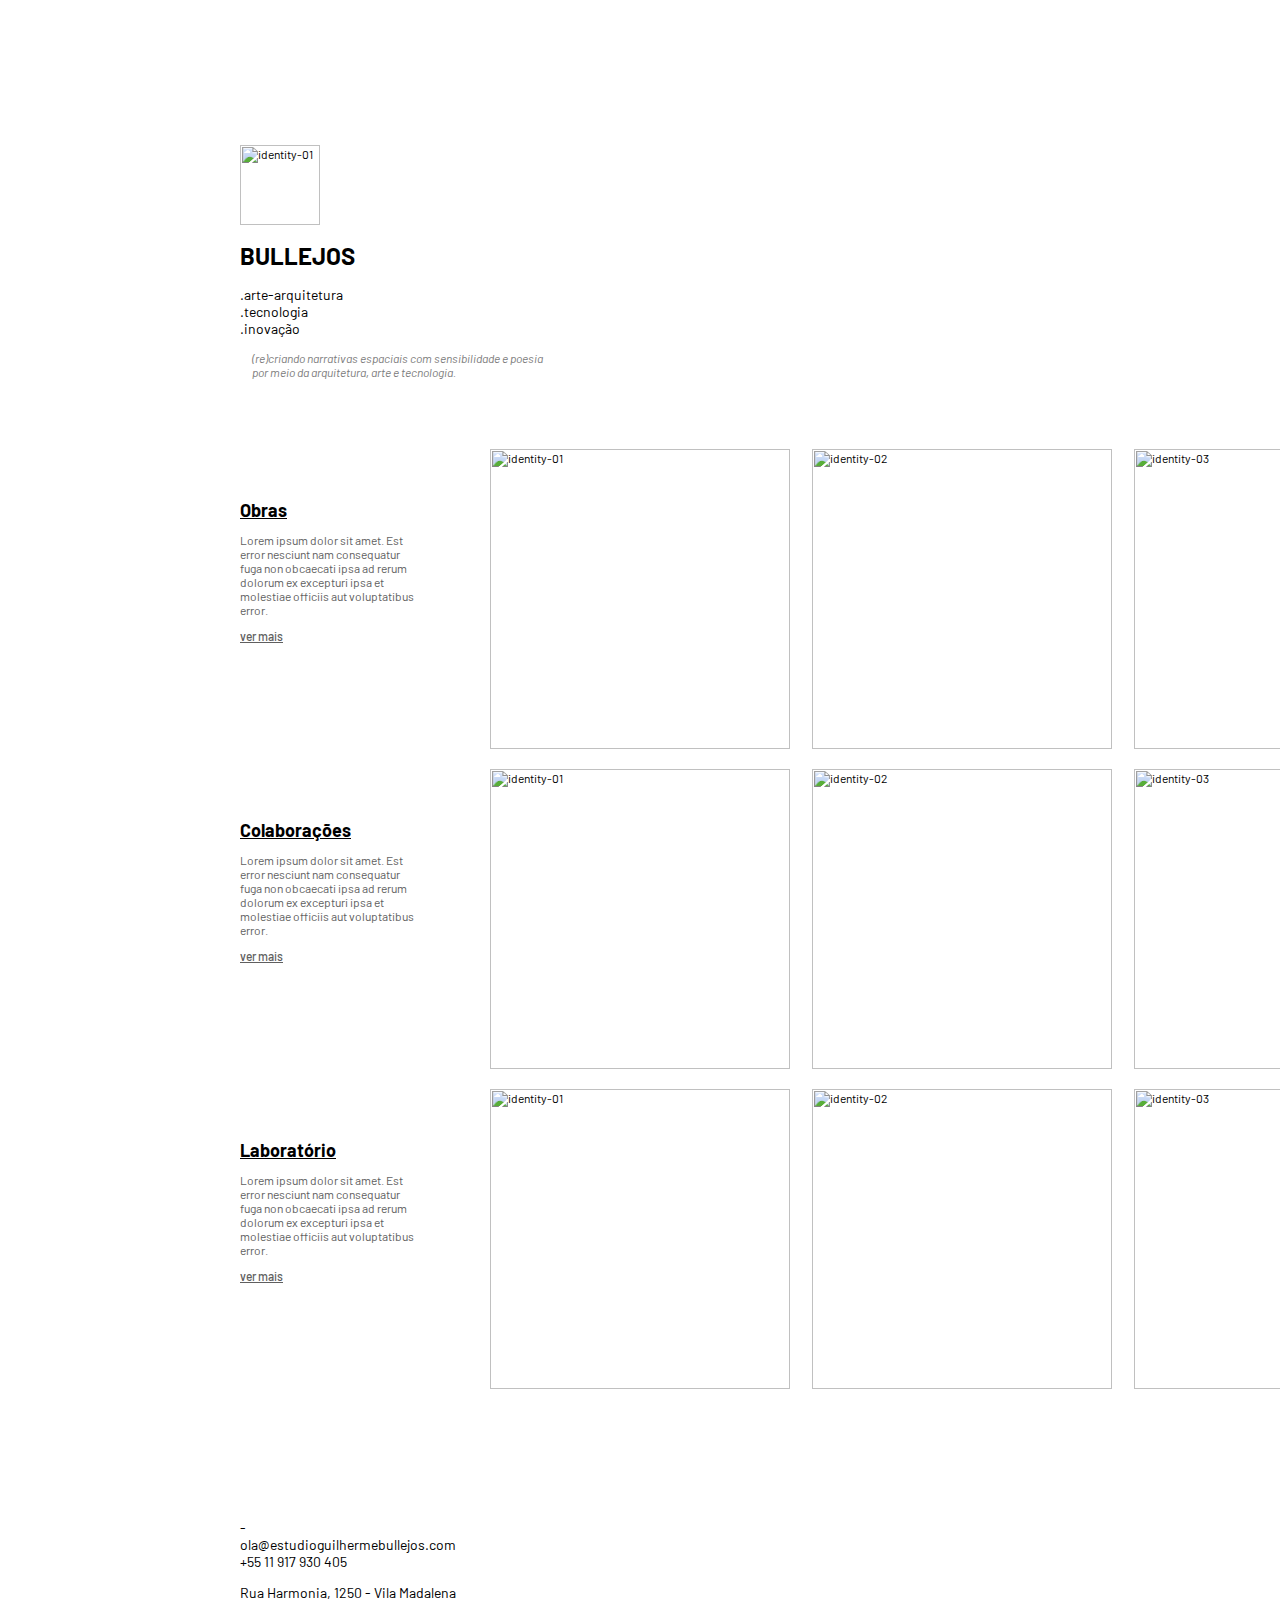
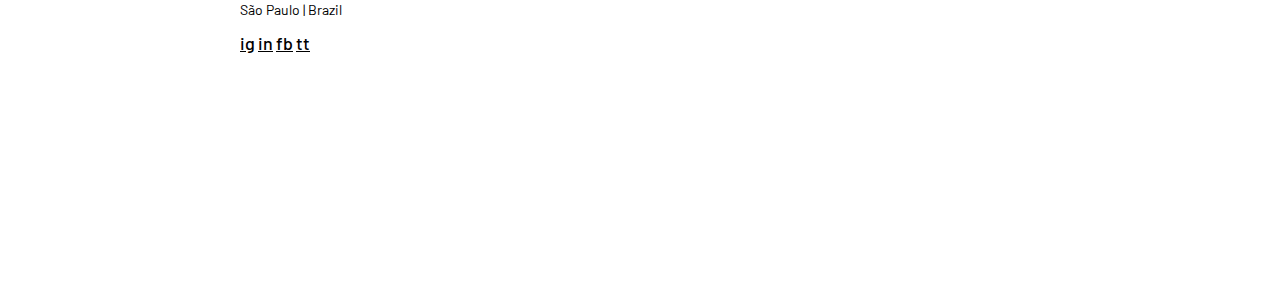
==== index.html @ b76e241a "Mudanças 01" ====
<html>
  <head>
    <title>estúdio guilherme bullejos</title>
    <link rel="icon" href="image/digital.png" type="image/x-icon">
    <meta charset="UTF-8" >
    <link href="https://fonts.googleapis.com/css2?family=Barlow:wght@100;200;300;400;500;600;700;800;900&display=swap" rel="stylesheet">
    <link rel="stylesheet" type="text/css" href="css/styles.css" />
  </head>

  <body>   
    <header>
        <img class="digital" src="image/digital.png" alt="identity-01" >
        <h1>
            BULLEJOS
        </h1>
        <p>.arte-arquitetura
            <br>.tecnologia
            <br>.inovação
        </p>
        <p class="description"><em>(re)criando narrativas espaciais com sensibilidade e poesia <br>
                                     por meio da arquitetura, arte e tecnologia.</em></p>
    </header>
    <section>
        <div class="box">
            <div class="container-description">
                <a href="arquitetura.html" class ="work-title">Obras</a>
                <p class="work-description">Lorem ipsum dolor sit amet. Est error nesciunt nam consequatur fuga non obcaecati ipsa ad rerum dolorum ex excepturi ipsa et molestiae officiis aut voluptatibus error.</p> 
                <a href="arquiteturaeinteriores.html" class ="work-description">ver mais</a> 
            </div>
            <div class = "scroll-container">   
                <img src="image/models-identity/identity1.jpg" alt="identity-01">
                <img src="image/models-identity/identity2.jpg" alt="identity-02">
                <img src="image/models-identity/identity3.jpg" alt="identity-03">
                <img src="image/models-identity/identity4.jpg" alt="identity-04">
                <img src="image/models-identity/identity5.jpg" alt="identity-05">
            </div>
        </div>
        <div class="box">
            <div class="container-description">
                <a href="identidade.html" class ="work-title">Colaborações</a>
                <p class="work-description">Lorem ipsum dolor sit amet. Est error nesciunt nam consequatur fuga non obcaecati ipsa ad rerum dolorum ex excepturi ipsa et molestiae officiis aut voluptatibus error.</p>
                <a href="identidade.html" class ="work-description">ver mais</a> 
            </div>
            <div class = "scroll-container">   
                <img src="image/models-identity/identity1.jpg" alt="identity-01">
                <img src="image/models-identity/identity2.jpg" alt="identity-02">
                <img src="image/models-identity/identity3.jpg" alt="identity-03">
                <img src="image/models-identity/identity4.jpg" alt="identity-04">
                <img src="image/models-identity/identity5.jpg" alt="identity-05">
            </div>
        </div>
        <div class="box">
            <div class="container-description">
                <a href="identidade.html" class ="work-title">Laboratório</a>
                <p class="work-description">Lorem ipsum dolor sit amet. Est error nesciunt nam consequatur fuga non obcaecati ipsa ad rerum dolorum ex excepturi ipsa et molestiae officiis aut voluptatibus error.</p> 
                <a href="identidade.html" class ="work-description">ver mais</a> 
            </div>
            <div class = "scroll-container">   
                <img src="image/models-identity/identity1.jpg" alt="identity-01">
                <img src="image/models-identity/identity2.jpg" alt="identity-02">
                <img src="image/models-identity/identity3.jpg" alt="identity-03">
                <img src="image/models-identity/identity4.jpg" alt="identity-04">
                <img src="image/models-identity/identity5.jpg" alt="identity-05">
            </div>
        </div>
    </section>

  </body>
  
  <footer>
    <p> - <br>
        ola@estudioguilhermebullejos.com
        <br>+55 11 917 930 405</p>
        <p>
            Rua Harmonia, 1250 - Vila Madalena<br>
            São Paulo | Brazil</p>
    <p> <a href="https://www.instagram.com/guibullejos/?hl=pt-br" title="visit my instragram page.">ig</a>
        <a href="https://www.linkedin.com/in/guilherme-bullejos/" title="visit my linkedin page.">in</a>
        <a href="https://www.facebook.com/guilherme.miguel.98" title="visit my facebook page.">fb</a>
        <a href="https://twitter.com/GBullejos" title="visit my twitter page.">tt</a></p>
  </footer>
</html>
---- css/styles.css ----
/* Small devices (portrait tablets and large phones, 600px and up)*/ 
/*@media only screen and (min-width: 600px){
  a {
    font-family: Barlow;
    font-style: normal;
    font-weight: 500;
    font-size: 30px;
    line-height: normal;
    color: #000000;
  }
  
  body {
    margin: 200px;
    font-family: Barlow;
    font-style: normal;
    font-weight: 400;
    font-size: 24px;
    line-height: normal;
  }
  
  h1 {
    font-family: Barlow;
    font-style: normal;
    font-weight: 500;
    font-size: 42px;
    color: #000000;
    line-height: normal;
  }
  
  h2 {
    color: #000000;
    font-family: Barlow;
    font-style: normal;
    font-weight: 400;
    font-size: 36px;
    line-height: normal;
    background-color: #FFFFFF;
  }
  
  p{
    font-family: Barlow;
    font-style: normal;
    font-weight: 400;
    font-size: 24px;
    line-height: normal;
  }
  
  .digital{
    margin-left: 15px;
    margin-top:25px;
    width:80px;
  }

  .icon {
    margin-left: 25px;
    margin-top: 25px;
    width: 500px;
  }
  .slide {
    width: 100vw;
    height: 100%;
    border: 0.1px solid #FFFFFF;
    padding: 25px;
  }

  .profile {
    background-color: #FFFFFF;
    width: 100%;
    min-width: 250px;
  }
  
  .header-sc {
    color: #FFFFFF;
    margin-top: 25px;
    margin-left: 10px;
    font-family: Barlow;
    font-style: normal;
    font-weight: 400;
    font-size: 36px;
    line-height: normal;
  }
  .works-sc {
    margin: 10px;
    background-color: #000000;
    width: auto;
  }
  .text-sc {
    margin-top: 10px;
    color: #FFFFFF;
    font-family: Barlow;
    font-style: normal;
    font-weight: 200;
    font-size: 24px;
    line-height: normal;
  }
  
  .header-works {
    color: #000000;
    margin-top: 25px;
    margin-left: 10px;
    font-family: Barlow;
    font-style: normal;
    font-weight: 400;
    font-size: 36px;
    line-height: normal;
  }
  .works-done {
    margin: 10px;
    background-color: #FFFFFF;
    width: auto;
  }
  
  .text-works {
    margin-top: 10px;
    color: #00000;
    font-family: Barlow;
    font-style: normal;
    font-weight: 200;
    font-size: 24px;
    line-height: normal;
  }
  
  .a-text {
    font-family: Barlow;
    font-style: normal;
    font-weight: 200;
    font-size: 24px;
    line-height: normal;
    color: #000000;
  }
  .a-text-sc {
    font-family: Barlow;
    font-style: normal;
    font-weight: 200;
    font-size: 24px;
    line-height: normal;
    color: #FFFFFF;
  }

  
  .row {
    display: flex;
    flex-wrap: no-wrap;
    padding: 0 4px;
  }
  
  /* Create four equal columns that sits next to each other */
  /*.column {
    width: 50vw;
    padding: 0 5px;
    margin: 2.5px;
  }
  
  .column img {
    margin-top: 15px;
    vertical-align: middle;
    width: 100%;
  }
  .backbutton{
    font-family: Barlow;
    font-style: normal;
    font-weight: 500;
    font-size: 24px;
    line-height: normal;
    color: #000000;
    margin:25px;
    justify-content: end;
  }
}*/


/* Large devices (laptops/desktops, 992px and up)*/
/*@media only screen and (min-width: 992px){*/
a {
  font-family: "Barlow", sans-serif;
  font-style: normal;
  font-weight: 500;
  font-size: 18px;
  line-height: normal;
  color: #000000;
}

body {
  margin: 120px 0 0 0;
  font-family: "Barlow", sans-serif;
  font-style: normal;
  font-weight: 400;
  font-size: 12px;
  line-height: normal;
}

h1 {
  font-family: "Barlow", sans-serif;
  font-style: normal;
  font-weight: bold;
  font-size: 24px;
  color: #000000;
  line-height: normal;
}

h2 {
  color: #000000;
  margin-top: 25px;
  font-family: "Barlow", sans-serif;
  font-style: normal;
  font-weight: 400;
  font-size: 18px;
  line-height: normal;
  background-color: #FFFFFF;
}

h3 {
  padding-top: 60px;
  color: #000000;
  font-style: normal;
  font-weight: bold;
  font-family: "Barlow", sans-serif;
  font-size: 18px;
}

header {
  margin: 0 0 60px 240px;
}

footer{
  margin: 120px 0 240px 240px;
}

img {
  width: 300px;
}

p{
  font-family: "Barlow", sans-serif;
  font-style: normal;
  font-weight: 400;
  font-size: 14px;
  line-height: normal;
}

section{
  background-color: #11111;
}

.a-text {
  font-family: "Barlow", sans-serif;
  font-style: normal;
  font-weight: 100;
  font-size: 12px;
  line-height: normal;
  color: #000000;
}
.a-text-sc {
  font-family: "Barlow", sans-serif;
  font-style: normal;
  font-weight: 100;
  font-size: 12px;
  line-height: normal;
  color: #FFFFFF;
}

/*.box {
  border: 1px;
  border-style: solid;
}*/

.container-description{
  padding-top: 60px;
  position: absolute;
  z-index: 1;
  max-width: 180px;
  margin-left: 240px

}

.digital{

  margin-top:25px;
  width:80px;
}

.description{
  font-family: "Barlow", San-serif;
  font-style: italic;
  font-size: 12px;
  line-height: normal;
  color: #7b7b7b;
  margin-left: 12px;
}

.header-sc {
  color: #FFFFFF;
  margin-top: 25px;
  margin-left: 10px;
  font-family: "Barlow", sans-serif;
  font-style: normal;
  font-weight: 400;
  font-size: 18px;
  line-height: normal;
}

.header-works {
  color: #000000;
  margin-top: 25px;
  margin-left: 10px;
  font-family: "Barlow", sans-serif;
  font-style: normal;
  font-weight: 400;
  font-size: 18px;
  line-height: normal;
}

.icon {
  margin-left: 25px;
  margin-top: 25px;
  width: 500px;
}

.profile {
  background-color: #FFFFFF;
  width: 30vw;
  min-width: 250px;
}

.slide {
  width: 100vw;
  height: 100vh;
  border: 0.1px solid #FFFFFF;
}

.theme-pages{
  margin: 0 0 60px 240px;
}

.text-works {
  margin-top: 10px;
  color: #00000;
  font-family: "Barlow", sans-serif;
  font-style: normal;
  font-weight: 100;
  font-size: 12px;
  line-height: normal;
}

.work {
  border-style: solid;
  display: inline-flex;
  height: 300px;
  gap: 10px;
  padding: 0px 0px 0px 300px;
}

.work-title {
  color: #000000;
  font-style: normal;
  font-weight: bold;
  font-family: "Barlow", sans-serif;
  font-size: 18px;
}

.work-description {
  color: #5f5f5f;
  font-style: oblique;
  font-style: normal;
  font-family: "Barlow", sans-serif;
  font-size: 12px;
}

.works-done {
  margin: 10px;
  background-color: #FFFFFF;
  width: auto;
}

.wrapper {
  width: 100vh;
  height: 100vw;
  transform: rotate(-90deg) translateX(-100vh);
  transform-origin: top left;
  overflow-y: scroll;
  overflow-x: hidden;
  position: absolute;
  -ms-overflow-style: none;
}

#works {
  display: inline-flex;
  border-style: solid;
  height: 300px;
  gap: 10px;
  padding: 0px 0px 0px 300px;

}

div.scroll-container {
  overflow: auto;
  white-space: nowrap;
  padding: 0px 0px 0px 480px;
  gap: 10px;
}

div.scroll-container img {
  padding: 10px;
  width: 300px;
}

::-webkit-scrollbar {
  display: none;
}

.row {
  display: flex;
  flex-wrap: no-wrap;
  padding: 0 4px;
}

/* Create four equal columns that sits next to each other*/
.column {
  width: 10vw;
  padding: 0 5px;
  margin: 2.5px;
}

.column img {
  margin-top: 15px;
  vertical-align: middle;
  width: 100%;
}
.backbutton{
  font-family: Barlow;
  font-style: normal;
  font-weight: 500;
  font-size: 18px;
  line-height: normal;
  color: #000000;
  margin:25px;
  justify-content: end;
}
/*scrollbar*/
::-webkit-scrollbar-track
{
	-webkit-box-shadow: inset 0 0 5px rgba(255, 255, 255, 0.3);
	background-color: #FFFFFF;
}
::-webkit-scrollbar
{
	width: 5px;
	background-color: #FFFFFF;
}
::-webkit-scrollbar-thumb
{
	background-color: #252525;
}

}
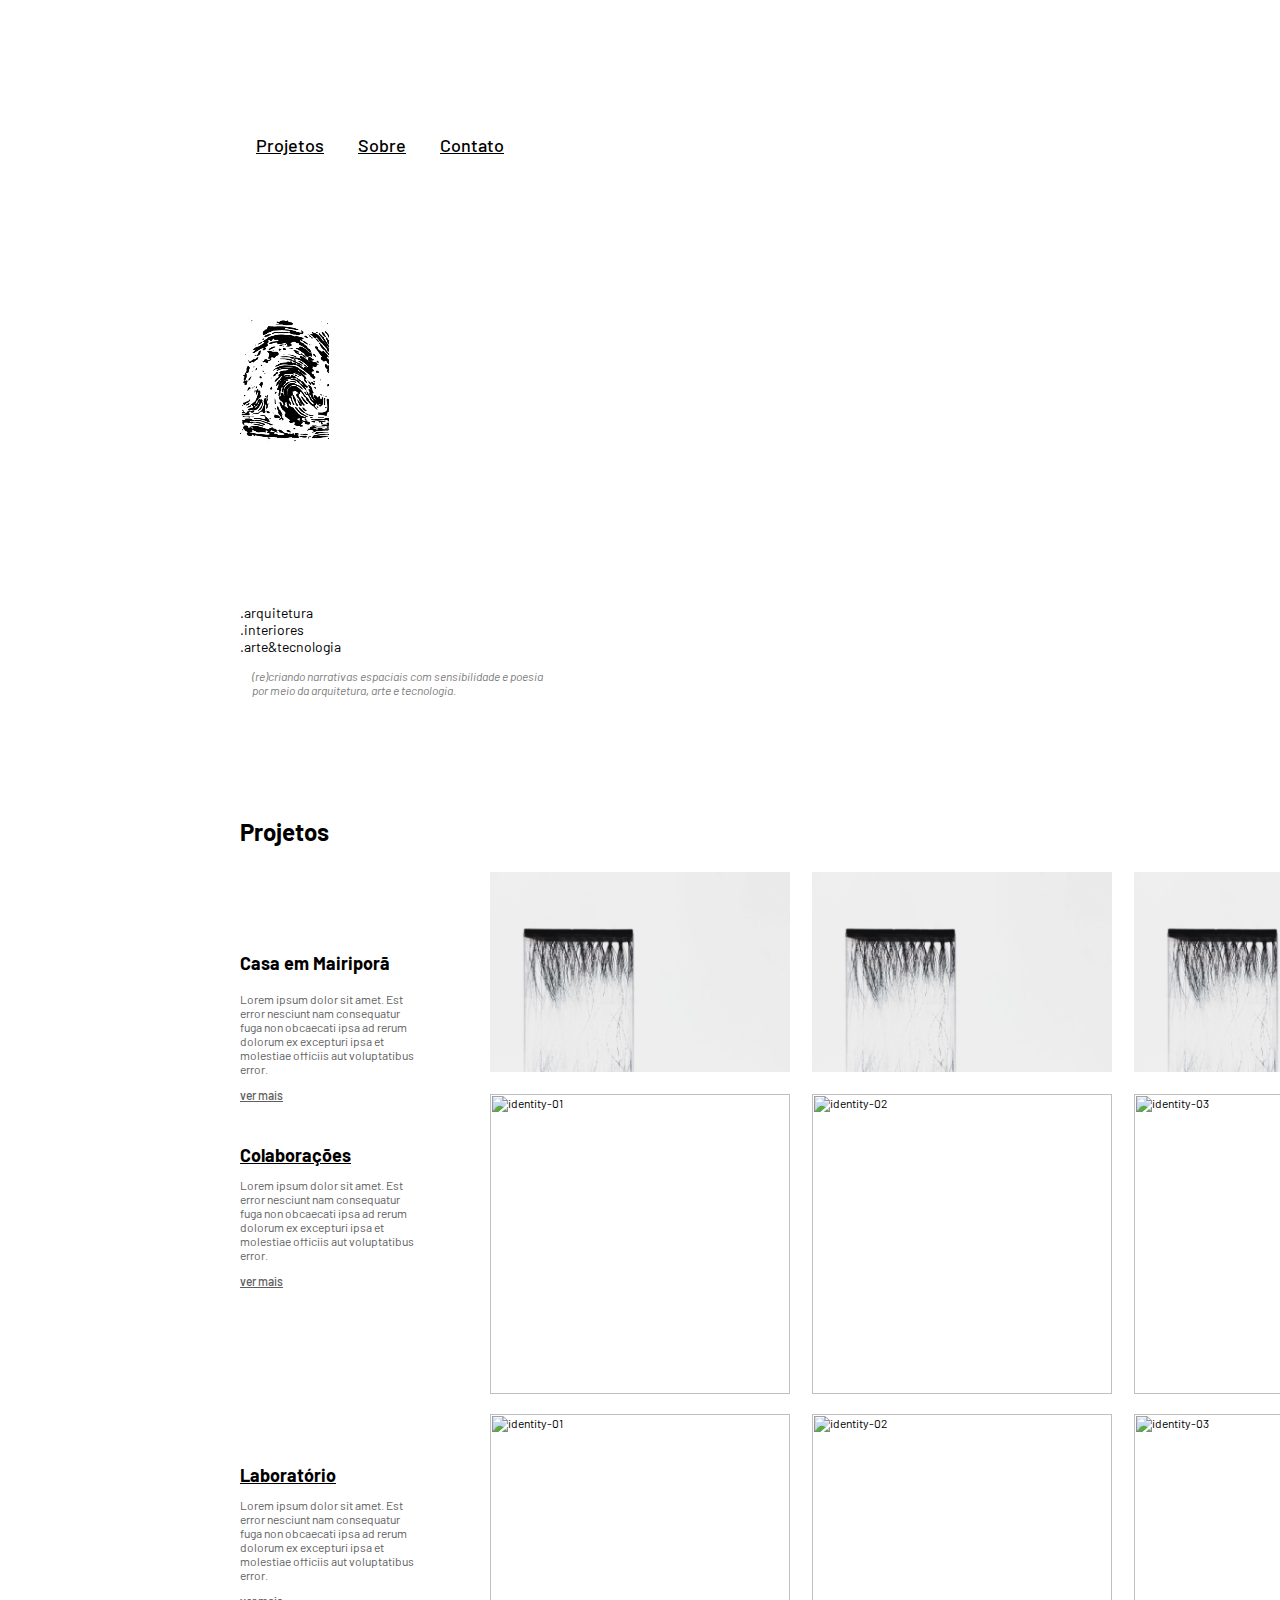
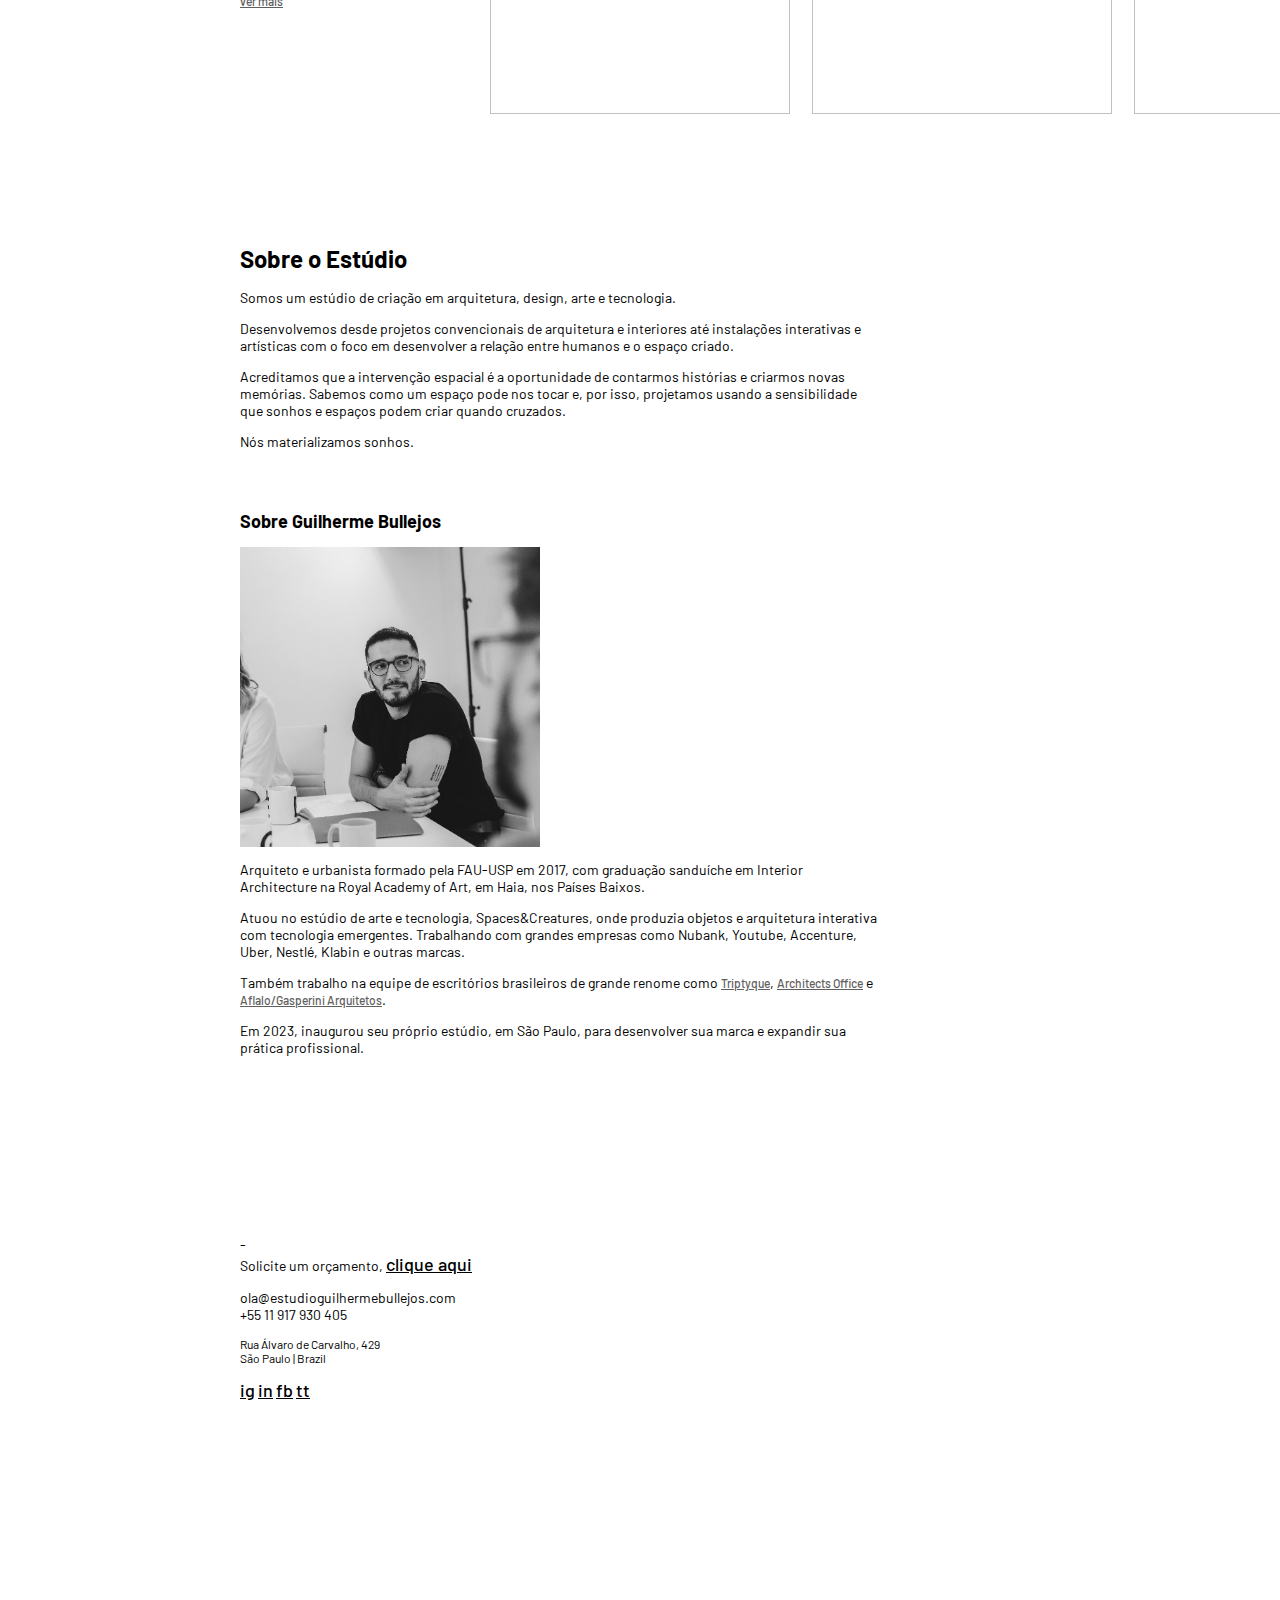
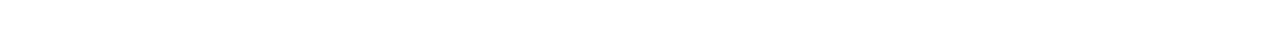
==== commit 3653661b: "Ajustes feitos" ====
--- a/index.html
+++ b/index.html
@@ -1,7 +1,7 @@
 <html>
   <head>
     <title>estúdio guilherme bullejos</title>
-    <link rel="icon" href="image/digital.png" type="image/x-icon">
+    <link rel="icon" href="image/favicon.ico" type="image/x-icon">
     <meta charset="UTF-8" >
     <link href="https://fonts.googleapis.com/css2?family=Barlow:wght@100;200;300;400;500;600;700;800;900&display=swap" rel="stylesheet">
     <link rel="stylesheet" type="text/css" href="css/styles.css" />
@@ -9,30 +9,33 @@
 
   <body>   
     <header>
-        <img class="digital" src="image/digital.png" alt="identity-01" >
-        <h1>
-            BULLEJOS
-        </h1>
-        <p>.arte-arquitetura
-            <br>.tecnologia
-            <br>.inovação
+        <nav>
+            <a href="#Projetos">Projetos</a>
+            <a href="#Sobre">Sobre</a>
+            <a href="#Contato">Contato</a>
+        </nav>
+        <video src="image/logo/header_site.mp4" autoplay loop playsinline muted width="420" ></video>
+        <p>.arquitetura
+            <br>.interiores
+            <br>.arte&tecnologia
         </p>
         <p class="description"><em>(re)criando narrativas espaciais com sensibilidade e poesia <br>
                                      por meio da arquitetura, arte e tecnologia.</em></p>
     </header>
-    <section>
+    <section id="Projetos">
         <div class="box">
+            <h1>Projetos</h1>
             <div class="container-description">
-                <a href="arquitetura.html" class ="work-title">Obras</a>
+                <h3 class ="work-title">Casa em Mairiporã</h3>
                 <p class="work-description">Lorem ipsum dolor sit amet. Est error nesciunt nam consequatur fuga non obcaecati ipsa ad rerum dolorum ex excepturi ipsa et molestiae officiis aut voluptatibus error.</p> 
                 <a href="arquiteturaeinteriores.html" class ="work-description">ver mais</a> 
             </div>
             <div class = "scroll-container">   
-                <img src="image/models-identity/identity1.jpg" alt="identity-01">
-                <img src="image/models-identity/identity2.jpg" alt="identity-02">
-                <img src="image/models-identity/identity3.jpg" alt="identity-03">
-                <img src="image/models-identity/identity4.jpg" alt="identity-04">
-                <img src="image/models-identity/identity5.jpg" alt="identity-05">
+                <img src="image\Projetos\Teste.jpg" alt="identity-01">
+                <img src="image\Projetos\Teste.jpg" alt="identity-01">
+                <img src="image\Projetos\Teste.jpg" alt="identity-01">
+                <img src="image\Projetos\Teste.jpg" alt="identity-01">
+                <img src="image\Projetos\Teste.jpg" alt="identity-01">
             </div>
         </div>
         <div class="box">
@@ -64,15 +67,33 @@
             </div>
         </div>
     </section>
+    <section id="Sobre">
+        <h1>Sobre o Estúdio</h1>
+        <div class="container-sobre">
+            <p>Somos um estúdio de criação em arquitetura, design, arte e tecnologia.</p>
+            <p>Desenvolvemos desde projetos convencionais de arquitetura e interiores até instalações interativas e artísticas com o foco em desenvolver a relação entre humanos e o espaço criado.</p>
+            <p>Acreditamos que a intervenção espacial é a oportunidade de contarmos histórias e criarmos novas memórias. Sabemos como um espaço pode nos tocar e, por isso, projetamos usando a sensibilidade que sonhos e espaços podem criar quando cruzados.</p>
+            <p>Nós materializamos sonhos.</p>
+        </div>
+        <h2>Sobre Guilherme Bullejos</h2>
+        <div class="container-sobre">
+            <img src="image\Arquiteto-GuilhermeBullejos.jpg" alt="ArquitetoGuilhermeBullejos">
+            <p>Arquiteto e urbanista formado pela FAU-USP em 2017, com graduação sanduíche em Interior Architecture na Royal Academy of Art, em Haia, nos Países Baixos.</p>
+            <p>Atuou no estúdio de arte e tecnologia, Spaces&Creatures, onde produzia objetos e arquitetura interativa com tecnologia emergentes. Trabalhando com grandes empresas como Nubank, Youtube, Accenture, Uber, Nestlé, Klabin e outras marcas.</p>
+            <p>Também trabalho na equipe de escritórios brasileiros de grande renome como <a href="https://triptyque.com/pt/" class="link-text">Triptyque</a>, <a href="https://www.ao-sp.com/" class="link-text">Architects Office</a> e <a href="https://aflalogasperini.com.br/" class="link-text">Aflalo/Gasperini Arquitetos</a>.</p>
+            <p>Em 2023, inaugurou seu próprio estúdio, em São Paulo, para desenvolver sua marca e expandir sua prática profissional.</p>
+        </div>
+    </section>
 
   </body>
   
-  <footer>
+  <footer id="Contato">
     <p> - <br>
-        ola@estudioguilhermebullejos.com
+        Solicite um orçamento, <a href="https://forms.gle/a9BDopj5vP7MXFoU9">clique aqui</a>
+        <p>ola@estudioguilhermebullejos.com
         <br>+55 11 917 930 405</p>
-        <p>
-            Rua Harmonia, 1250 - Vila Madalena<br>
+    </p>
+            Rua Álvaro de Carvalho, 429<br>
             São Paulo | Brazil</p>
     <p> <a href="https://www.instagram.com/guibullejos/?hl=pt-br" title="visit my instragram page.">ig</a>
         <a href="https://www.linkedin.com/in/guilherme-bullejos/" title="visit my linkedin page.">in</a>
--- a/css/styles.css
+++ b/css/styles.css
@@ -194,23 +194,26 @@
   font-style: normal;
   font-weight: bold;
   font-size: 24px;
+  margin-left: 240px;
+  margin-top: 120px;
   color: #000000;
   line-height: normal;
 }
 
 h2 {
   color: #000000;
-  margin-top: 25px;
-  font-family: "Barlow", sans-serif;
-  font-style: normal;
-  font-weight: 400;
+  margin-top: 60px;
+  margin-left: 240px;
+  font-family: "Barlow", sans-serif;
+  font-style: normal;
+  font-weight: bold;
   font-size: 18px;
   line-height: normal;
   background-color: #FFFFFF;
 }
 
 h3 {
-  padding-top: 60px;
+  margin-top: 30px;
   color: #000000;
   font-style: normal;
   font-weight: bold;
@@ -228,6 +231,13 @@
 
 img {
   width: 300px;
+}
+
+nav a{
+  display: inline-block;
+  color: rgb(0, 0, 0);
+  text-align: right;
+  padding: 14px 16px;
 }
 
 p{
@@ -273,6 +283,19 @@
 
 }
 
+.container-sobre{
+  z-index: 1;
+  max-width: 640;
+  margin-left: 240px
+}
+
+.container-sobre-arquiteto{
+  position: absolute;
+  z-index: 1;
+  max-width: 640;
+  margin-left: 240px
+}
+
 .digital{
 
   margin-top:25px;
@@ -314,6 +337,18 @@
   margin-left: 25px;
   margin-top: 25px;
   width: 500px;
+}
+
+.imagens-projetos {
+  width: 520px;
+}
+
+.link-text{
+  color: #5f5f5f;
+  font-style: oblique;
+  font-style: normal;
+  font-family: "Barlow", sans-serif;
+  font-size: 12px;
 }
 
 .profile {
@@ -392,6 +427,10 @@
 
 }
 
+#Contato {
+  margin-top: 180px;
+}
+
 div.scroll-container {
   overflow: auto;
   white-space: nowrap;
@@ -404,6 +443,7 @@
   width: 300px;
 }
 
+
 ::-webkit-scrollbar {
   display: none;
 }
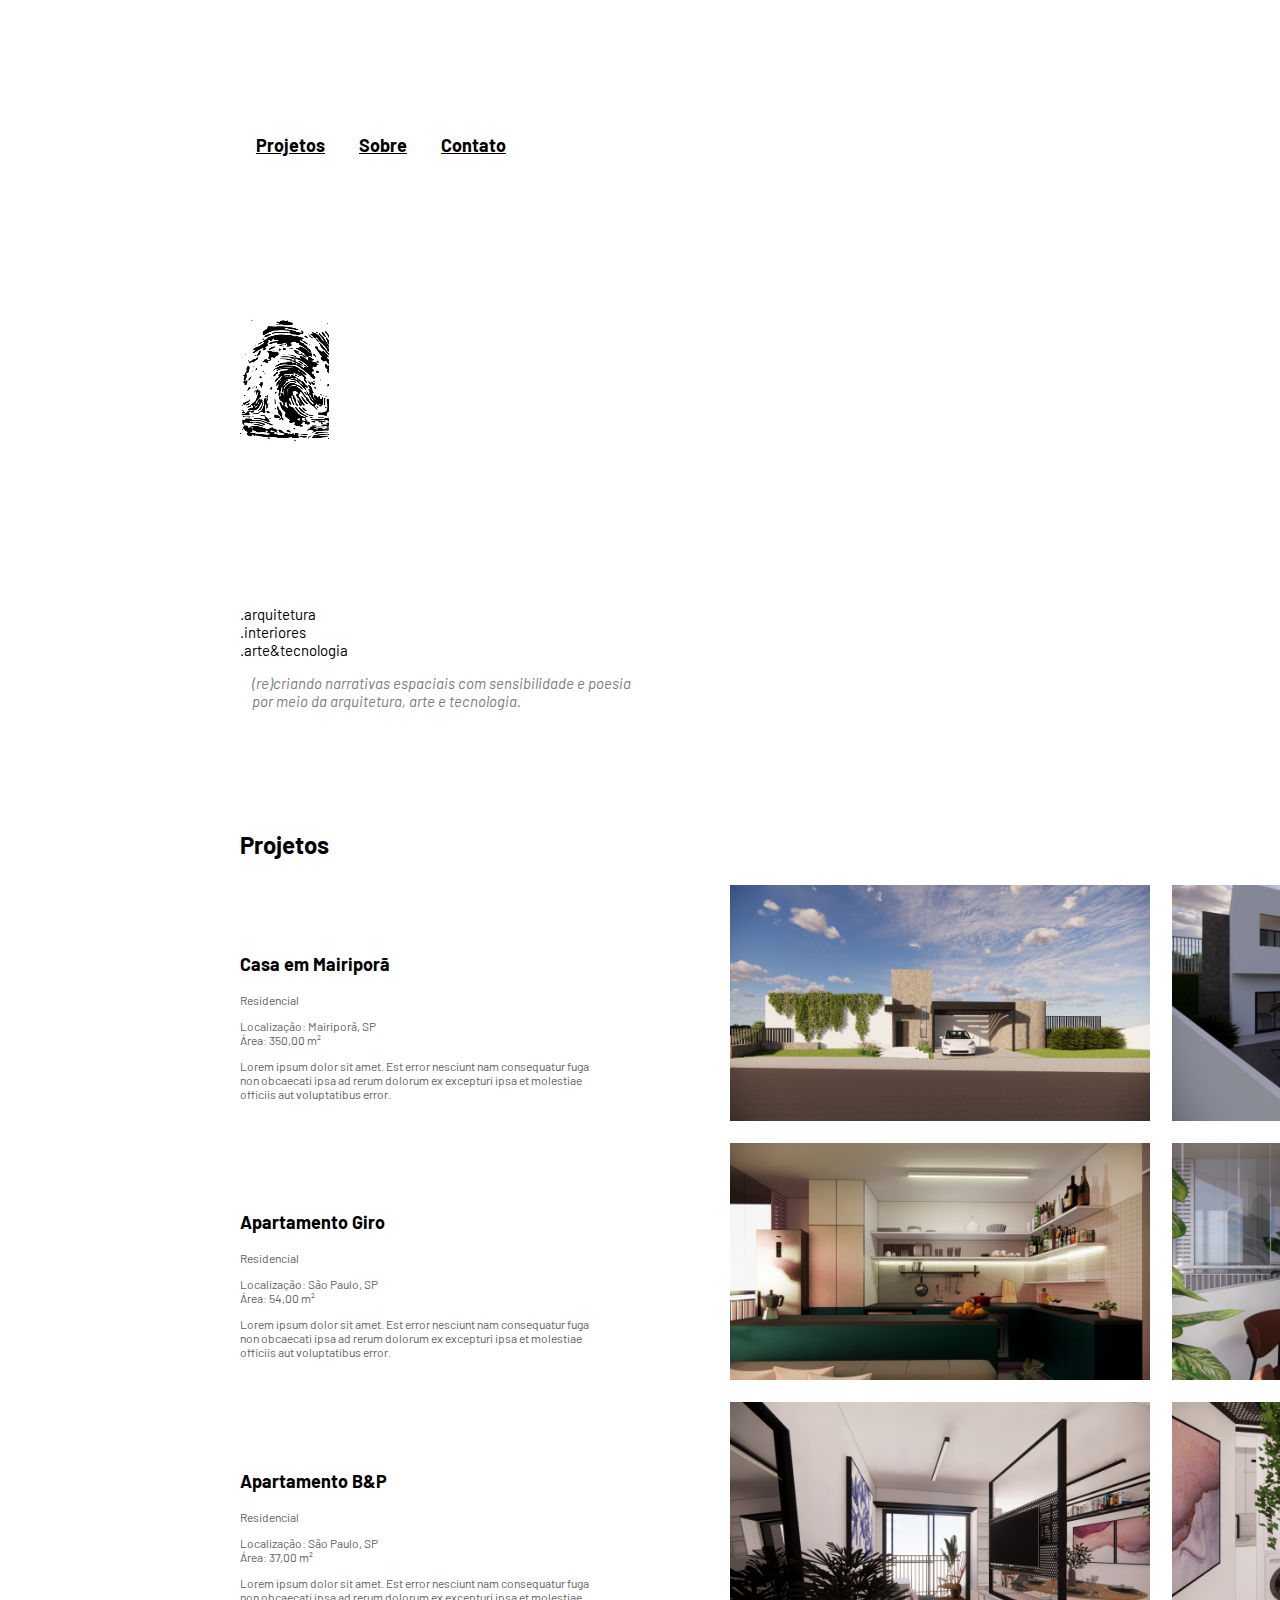
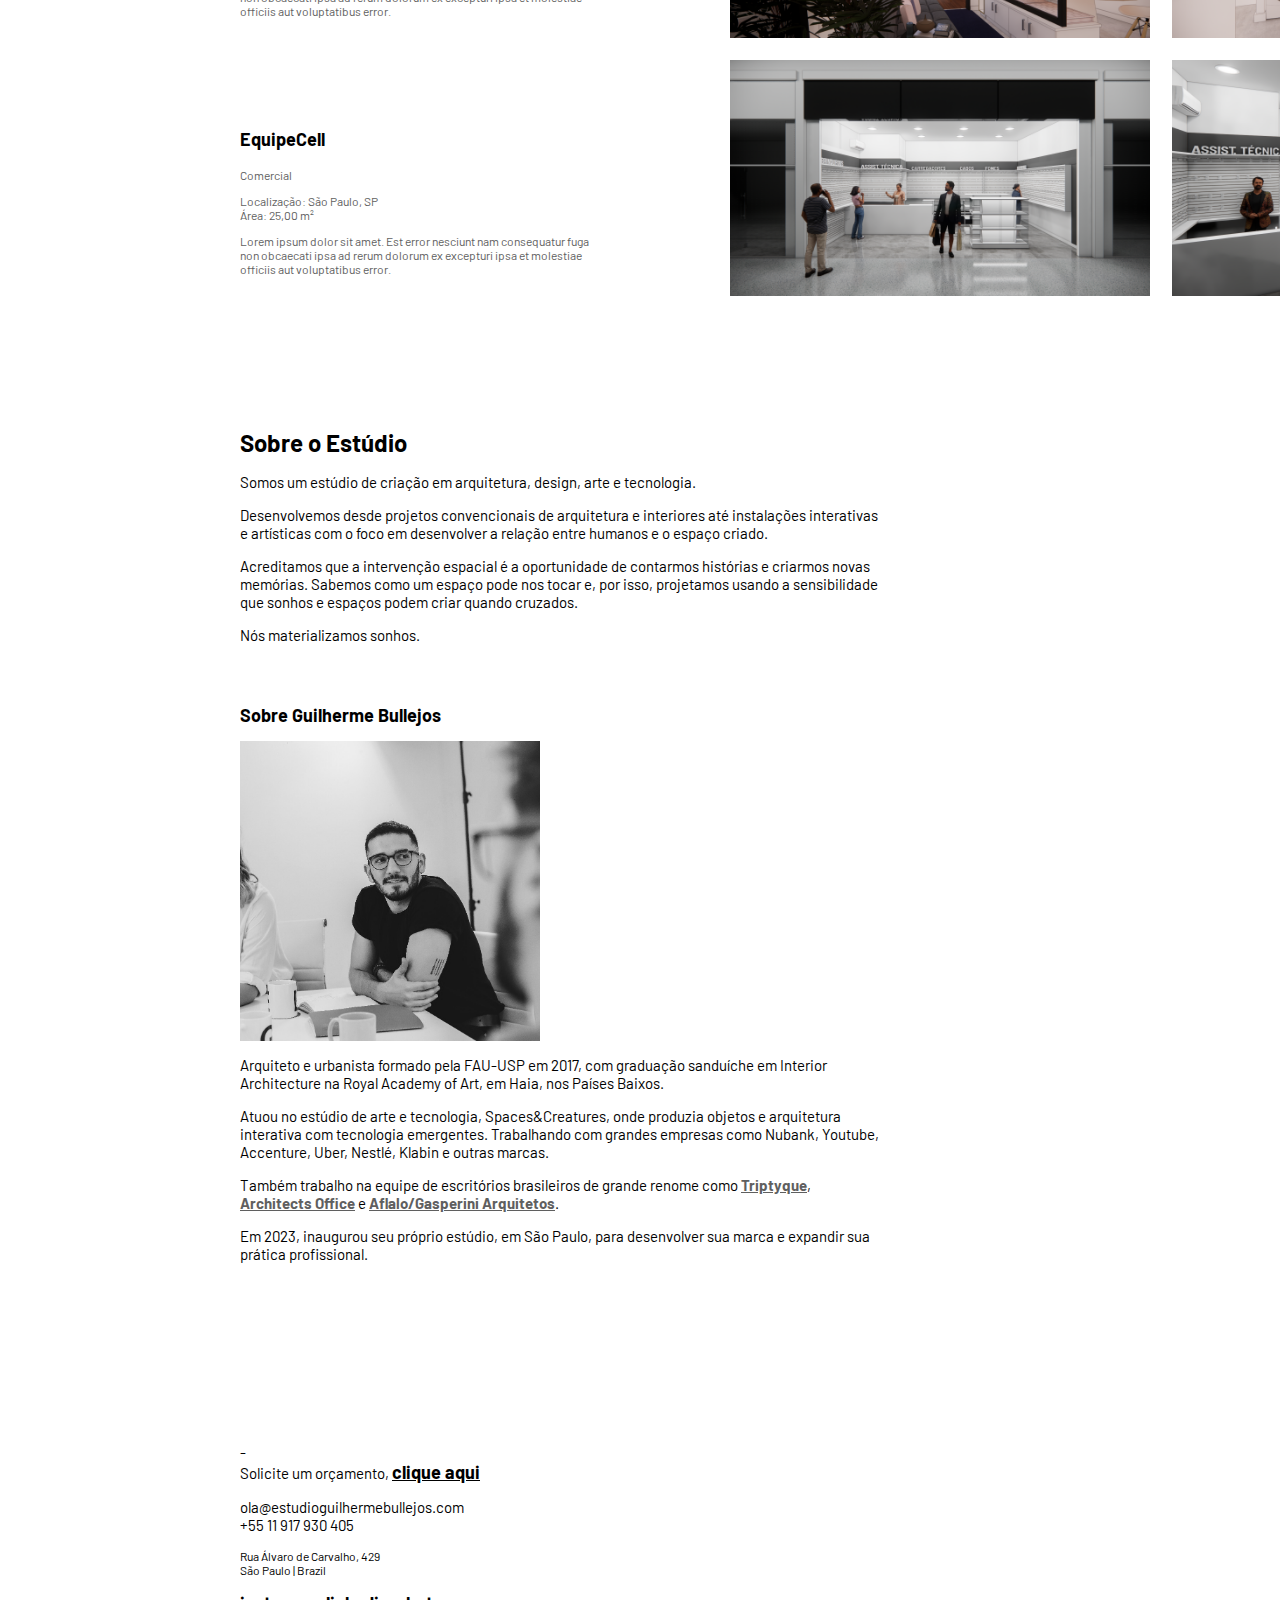
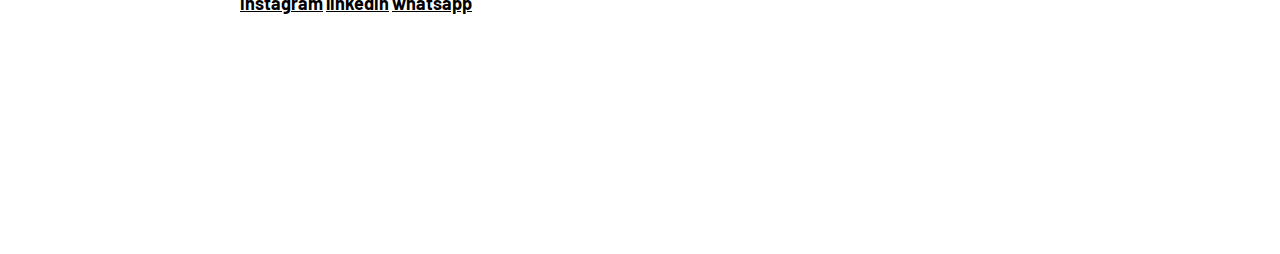
==== commit dd8e3a36: "Personalização do site" ====
--- a/index.html
+++ b/index.html
@@ -9,7 +9,7 @@
 
   <body>   
     <header>
-        <nav>
+        <nav id="Menu">
             <a href="#Projetos">Projetos</a>
             <a href="#Sobre">Sobre</a>
             <a href="#Contato">Contato</a>
@@ -23,50 +23,82 @@
                                      por meio da arquitetura, arte e tecnologia.</em></p>
     </header>
     <section id="Projetos">
+        <h1>Projetos</h1>
         <div class="box">
-            <h1>Projetos</h1>
             <div class="container-description">
-                <h3 class ="work-title">Casa em Mairiporã</h3>
-                <p class="work-description">Lorem ipsum dolor sit amet. Est error nesciunt nam consequatur fuga non obcaecati ipsa ad rerum dolorum ex excepturi ipsa et molestiae officiis aut voluptatibus error.</p> 
-                <a href="arquiteturaeinteriores.html" class ="work-description">ver mais</a> 
+                <p class ="work-title">Casa em Mairiporã</p>
+                <p class="work-description">Residencial</p>
+                <p class="work-description">Localização: Mairiporã, SP
+                <br>Área: 350,00 m²</p>
+                <p class="work-description">Lorem ipsum dolor sit amet. Est error nesciunt nam consequatur fuga non obcaecati ipsa ad rerum dolorum ex excepturi ipsa et molestiae officiis aut voluptatibus error.
+                </p>
             </div>
             <div class = "scroll-container">   
-                <img src="image\Projetos\Teste.jpg" alt="identity-01">
-                <img src="image\Projetos\Teste.jpg" alt="identity-01">
-                <img src="image\Projetos\Teste.jpg" alt="identity-01">
-                <img src="image\Projetos\Teste.jpg" alt="identity-01">
-                <img src="image\Projetos\Teste.jpg" alt="identity-01">
+                <a href="image\Projetos\ResidenciaMairipora\ResidenciaMairipora01.png" target="_blank"><img src="image\Projetos\ResidenciaMairipora\ResidenciaMairipora01.png" alt="ResidenciaMairipora01" ></a>
+                <a href="image\Projetos\ResidenciaMairipora\ResidenciaMairipora02.png" target="_blank"><img src="image\Projetos\ResidenciaMairipora\ResidenciaMairipora02.png" alt="ResidenciaMairipora02" ></a>
+                <a href="image\Projetos\ResidenciaMairipora\ResidenciaMairipora03.png" target="_blank"><img src="image\Projetos\ResidenciaMairipora\ResidenciaMairipora03.png" alt="ResidenciaMairipora03" ></a>
             </div>
         </div>
+
         <div class="box">
             <div class="container-description">
-                <a href="identidade.html" class ="work-title">Colaborações</a>
-                <p class="work-description">Lorem ipsum dolor sit amet. Est error nesciunt nam consequatur fuga non obcaecati ipsa ad rerum dolorum ex excepturi ipsa et molestiae officiis aut voluptatibus error.</p>
-                <a href="identidade.html" class ="work-description">ver mais</a> 
+                <p class ="work-title">Apartamento Giro</p>
+                <p class="work-description">Residencial</p>
+                <p class="work-description">Localização: São Paulo, SP
+                <br>Área: 54,00 m²</p>
+                <p class="work-description">Lorem ipsum dolor sit amet. Est error nesciunt nam consequatur fuga non obcaecati ipsa ad rerum dolorum ex excepturi ipsa et molestiae officiis aut voluptatibus error.
+            </p>
             </div>
             <div class = "scroll-container">   
-                <img src="image/models-identity/identity1.jpg" alt="identity-01">
-                <img src="image/models-identity/identity2.jpg" alt="identity-02">
-                <img src="image/models-identity/identity3.jpg" alt="identity-03">
-                <img src="image/models-identity/identity4.jpg" alt="identity-04">
-                <img src="image/models-identity/identity5.jpg" alt="identity-05">
+                <a href="image\Projetos\ApartamentoGiro\ApartamentoGiro01.png" target="_blank"><img src="image\Projetos\ApartamentoGiro\ApartamentoGiro01.png" alt="ApartamentoGiro01" ></a>
+                <a href="image\Projetos\ApartamentoGiro\ApartamentoGiro02.png" target="_blank"><img src="image\Projetos\ApartamentoGiro\ApartamentoGiro02.png" alt="ApartamentoGiro02" ></a>
+                <a href="image\Projetos\ApartamentoGiro\ApartamentoGiro03.png" target="_blank"><img src="image\Projetos\ApartamentoGiro\ApartamentoGiro03.png" alt="ApartamentoGiro03" ></a>
+                <a href="image\Projetos\ApartamentoGiro\ApartamentoGiro04.png" target="_blank"><img src="image\Projetos\ApartamentoGiro\ApartamentoGiro04.png" alt="ApartamentoGiro04" ></a>
+                <a href="image\Projetos\ApartamentoGiro\ApartamentoGiro05.png" target="_blank"><img src="image\Projetos\ApartamentoGiro\ApartamentoGiro05.png" alt="ApartamentoGiro05" ></a>
+                <a href="image\Projetos\ApartamentoGiro\ApartamentoGiro06.png" target="_blank"><img src="image\Projetos\ApartamentoGiro\ApartamentoGiro06.png" alt="ApartamentoGiro06" ></a>
+                <a href="image\Projetos\ApartamentoGiro\ApartamentoGiro07.png" target="_blank"><img src="image\Projetos\ApartamentoGiro\ApartamentoGiro07.png" alt="ApartamentoGiro07" ></a>
+                <a href="image\Projetos\ApartamentoGiro\ApartamentoGiro08.png" target="_blank"><img src="image\Projetos\ApartamentoGiro\ApartamentoGiro08.png" alt="ApartamentoGiro08" ></a>
+                <a href="image\Projetos\ApartamentoGiro\ApartamentoGiro09.png" target="_blank"><img src="image\Projetos\ApartamentoGiro\ApartamentoGiro09.png" alt="ApartamentoGiro09" ></a>
+        
             </div>
         </div>
+
         <div class="box">
             <div class="container-description">
-                <a href="identidade.html" class ="work-title">Laboratório</a>
-                <p class="work-description">Lorem ipsum dolor sit amet. Est error nesciunt nam consequatur fuga non obcaecati ipsa ad rerum dolorum ex excepturi ipsa et molestiae officiis aut voluptatibus error.</p> 
-                <a href="identidade.html" class ="work-description">ver mais</a> 
+                <p class ="work-title">Apartamento B&P</p>
+                <p class="work-description">Residencial</p>
+                <p class="work-description">Localização: São Paulo, SP
+                    <br>Área: 37,00 m²</p>
+                    <p class="work-description">Lorem ipsum dolor sit amet. Est error nesciunt nam consequatur fuga non obcaecati ipsa ad rerum dolorum ex excepturi ipsa et molestiae officiis aut voluptatibus error.
+                </p>
             </div>
             <div class = "scroll-container">   
-                <img src="image/models-identity/identity1.jpg" alt="identity-01">
-                <img src="image/models-identity/identity2.jpg" alt="identity-02">
-                <img src="image/models-identity/identity3.jpg" alt="identity-03">
-                <img src="image/models-identity/identity4.jpg" alt="identity-04">
-                <img src="image/models-identity/identity5.jpg" alt="identity-05">
+                <a href="image\Projetos\ApartamentoP&B\ApartamentoP&B01.png" target="_blank"><img src="image\Projetos\ApartamentoP&B\ApartamentoP&B01.png" alt="ApartamentoP&B01" ></a>
+                <a href="image\Projetos\ApartamentoP&B\ApartamentoP&B02.png" target="_blank"><img src="image\Projetos\ApartamentoP&B\ApartamentoP&B02.png" alt="ApartamentoP&B02" ></a>
+                <a href="image\Projetos\ApartamentoP&B\ApartamentoP&B03.png" target="_blank"><img src="image\Projetos\ApartamentoP&B\ApartamentoP&B03.png" alt="ApartamentoP&B03" ></a>
+                <a href="image\Projetos\ApartamentoP&B\ApartamentoP&B04.png" target="_blank"><img src="image\Projetos\ApartamentoP&B\ApartamentoP&B04.png" alt="ApartamentoP&B04" ></a>
+            </div>
+        </div>
+
+
+        <div class="box">
+            <div class="container-description">
+                <p class ="work-title">EquipeCell</p>
+                <p class="work-description">Comercial</p>
+                <p class="work-description">Localização: São Paulo, SP
+                    <br>Área: 25,00 m²</p>
+                    <p class="work-description">Lorem ipsum dolor sit amet. Est error nesciunt nam consequatur fuga non obcaecati ipsa ad rerum dolorum ex excepturi ipsa et molestiae officiis aut voluptatibus error.
+                </p>
+            </div>
+            <div class = "scroll-container">   
+                <a href="image\Projetos\EquipeCell\EquipeCell01.png" target="_blank"><img src="image\Projetos\EquipeCell\EquipeCell01.png" alt="EquipeCell01" ></a>
+                <a href="image\Projetos\EquipeCell\EquipeCell03.png" target="_blank"><img src="image\Projetos\EquipeCell\EquipeCell03.png" alt="EquipeCell03" ></a>
+                <a href="image\Projetos\EquipeCell\EquipeCell04.png" target="_blank"><img src="image\Projetos\EquipeCell\EquipeCell04.png" alt="EquipeCell04" ></a>
+                <a href="image\Projetos\EquipeCell\EquipeCell05.png" target="_blank"><img src="image\Projetos\EquipeCell\EquipeCell05.png" alt="EquipeCell05" ></a>
             </div>
         </div>
     </section>
+
     <section id="Sobre">
         <h1>Sobre o Estúdio</h1>
         <div class="container-sobre">
@@ -95,9 +127,10 @@
     </p>
             Rua Álvaro de Carvalho, 429<br>
             São Paulo | Brazil</p>
-    <p> <a href="https://www.instagram.com/guibullejos/?hl=pt-br" title="visit my instragram page.">ig</a>
-        <a href="https://www.linkedin.com/in/guilherme-bullejos/" title="visit my linkedin page.">in</a>
-        <a href="https://www.facebook.com/guilherme.miguel.98" title="visit my facebook page.">fb</a>
-        <a href="https://twitter.com/GBullejos" title="visit my twitter page.">tt</a></p>
+    <p> <a href="https://www.instagram.com/estudioguilhermebullejos/" title="visit my instragram page.">instagram</a>
+        <a href="https://www.linkedin.com/in/guilherme-bullejos/" title="visit my linkedin page.">linkedin</a>
+        <a href="https://w.app/estudioguilhermebullejos" title="visit my linkedin page.">whatsapp</a>
+        
+
   </footer>
 </html>--- a/css/styles.css
+++ b/css/styles.css
@@ -174,7 +174,7 @@
 a {
   font-family: "Barlow", sans-serif;
   font-style: normal;
-  font-weight: 500;
+  font-weight: bold;
   font-size: 18px;
   line-height: normal;
   color: #000000;
@@ -244,7 +244,7 @@
   font-family: "Barlow", sans-serif;
   font-style: normal;
   font-weight: 400;
-  font-size: 14px;
+  font-size: 15px;
   line-height: normal;
 }
 
@@ -278,26 +278,17 @@
   padding-top: 60px;
   position: absolute;
   z-index: 1;
-  max-width: 180px;
+  max-width: 360px;
   margin-left: 240px
 
 }
 
 .container-sobre{
-  z-index: 1;
   max-width: 640;
   margin-left: 240px
 }
 
-.container-sobre-arquiteto{
-  position: absolute;
-  z-index: 1;
-  max-width: 640;
-  margin-left: 240px
-}
-
 .digital{
-
   margin-top:25px;
   width:80px;
 }
@@ -305,7 +296,7 @@
 .description{
   font-family: "Barlow", San-serif;
   font-style: italic;
-  font-size: 12px;
+  font-size: 15px;
   line-height: normal;
   color: #7b7b7b;
   margin-left: 12px;
@@ -345,10 +336,9 @@
 
 .link-text{
   color: #5f5f5f;
-  font-style: oblique;
-  font-style: normal;
-  font-family: "Barlow", sans-serif;
-  font-size: 12px;
+  font-style: normal;
+  font-family: "Barlow", sans-serif;
+  font-size: 15px;
 }
 
 .profile {
@@ -391,6 +381,7 @@
   font-weight: bold;
   font-family: "Barlow", sans-serif;
   font-size: 18px;
+  background-color: #FFFFFF;
 }
 
 .work-description {
@@ -399,6 +390,7 @@
   font-style: normal;
   font-family: "Barlow", sans-serif;
   font-size: 12px;
+  background-color: #FFFFFF;
 }
 
 .works-done {
@@ -434,18 +426,13 @@
 div.scroll-container {
   overflow: auto;
   white-space: nowrap;
-  padding: 0px 0px 0px 480px;
+  padding: 0px 0px 0px 720px;
   gap: 10px;
 }
 
 div.scroll-container img {
   padding: 10px;
-  width: 300px;
-}
-
-
-::-webkit-scrollbar {
-  display: none;
+  width: 420px;
 }
 
 .row {
@@ -476,20 +463,32 @@
   margin:25px;
   justify-content: end;
 }
+
+a:hover {
+  color: #ff9898; /* Cor do link ao passar o mouse */
+}
+
 /*scrollbar*/
-::-webkit-scrollbar-track
-{
+::-webkit-scrollbar{
+	width: 1px;
+  height: 3px;
+	background-color: #000000;
+}
+
+::-webkit-scrollbar-track{
 	-webkit-box-shadow: inset 0 0 5px rgba(255, 255, 255, 0.3);
 	background-color: #FFFFFF;
 }
-::-webkit-scrollbar
-{
-	width: 5px;
-	background-color: #FFFFFF;
-}
+
+::-webkit-scrollbar-thumb:hover {
+  background-color: #ff9898; /* Cor do botão de rolagem ao passar o mouse */
+}
+
+::-webkit-scrollbar-horizontal {
+  width: 3px;
+}
+
 ::-webkit-scrollbar-thumb
 {
-	background-color: #252525;
-}
-
-}+	background-color: #000000;
+}
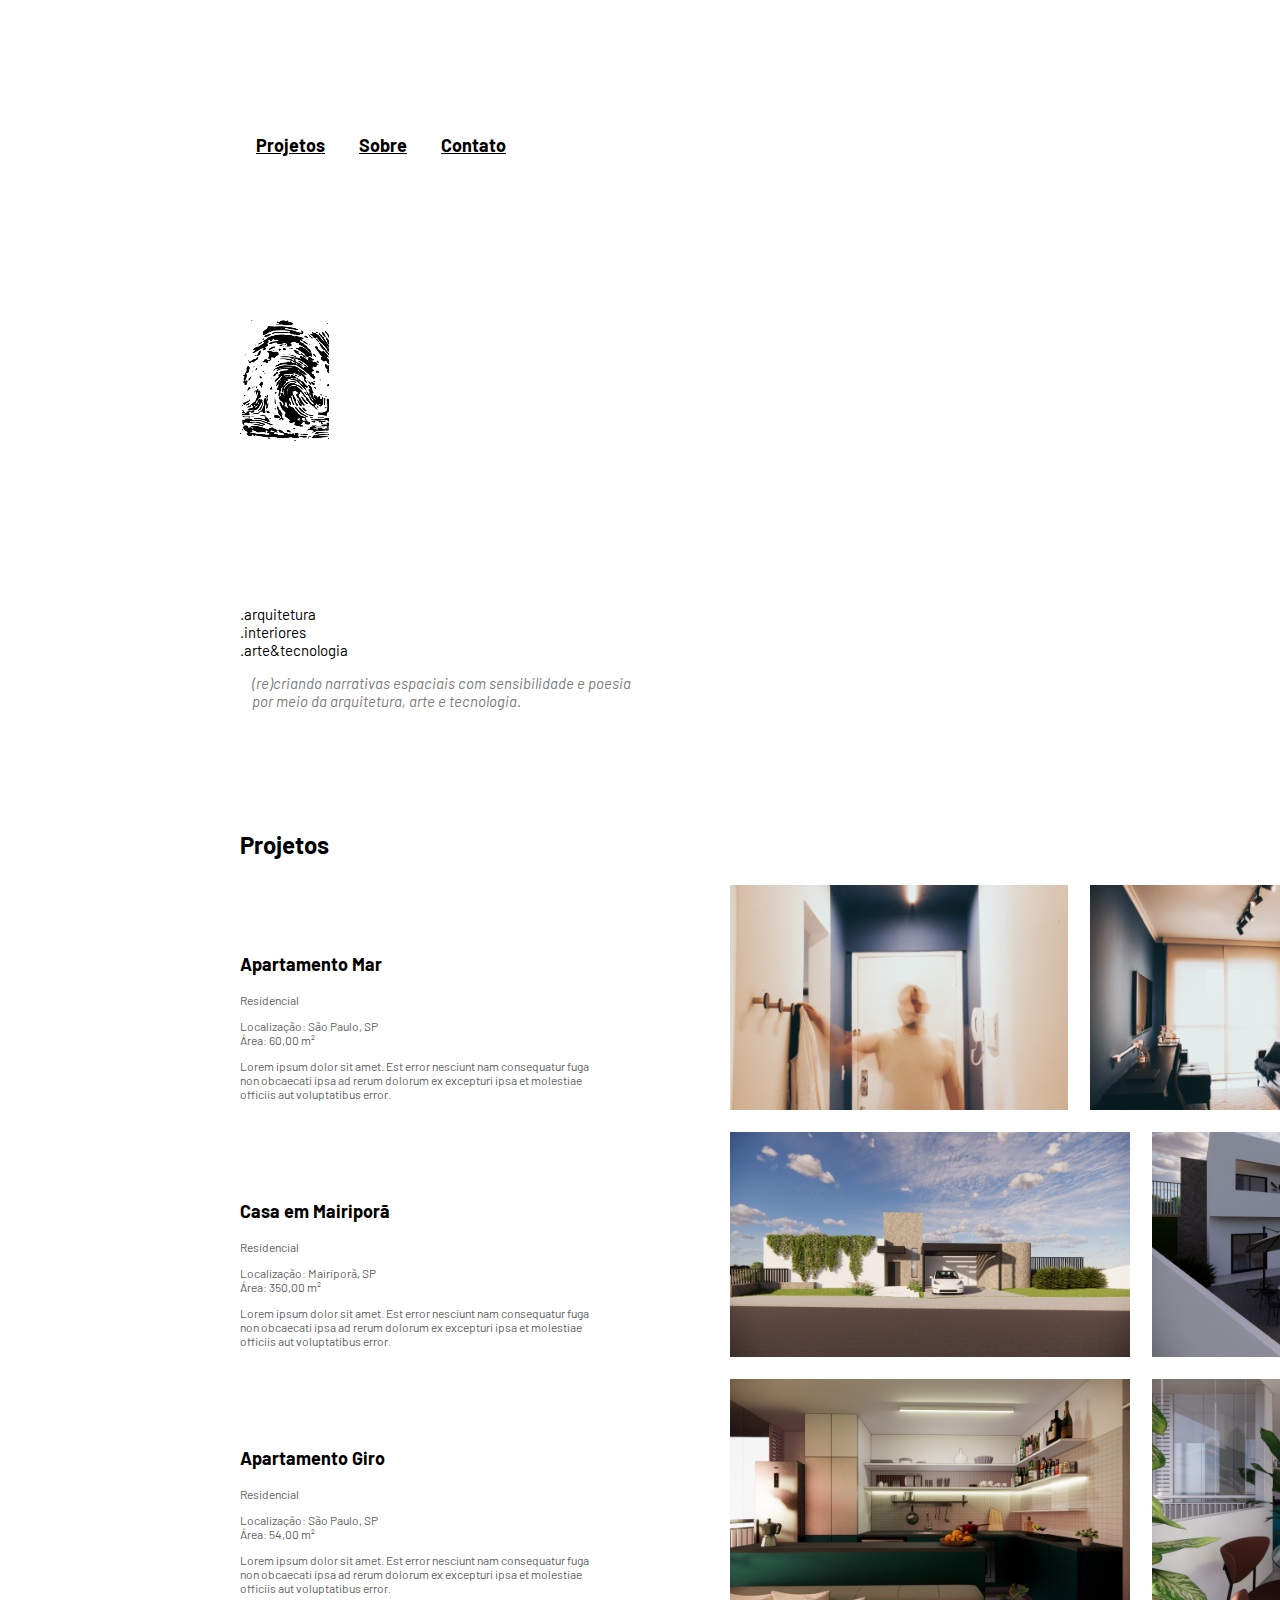
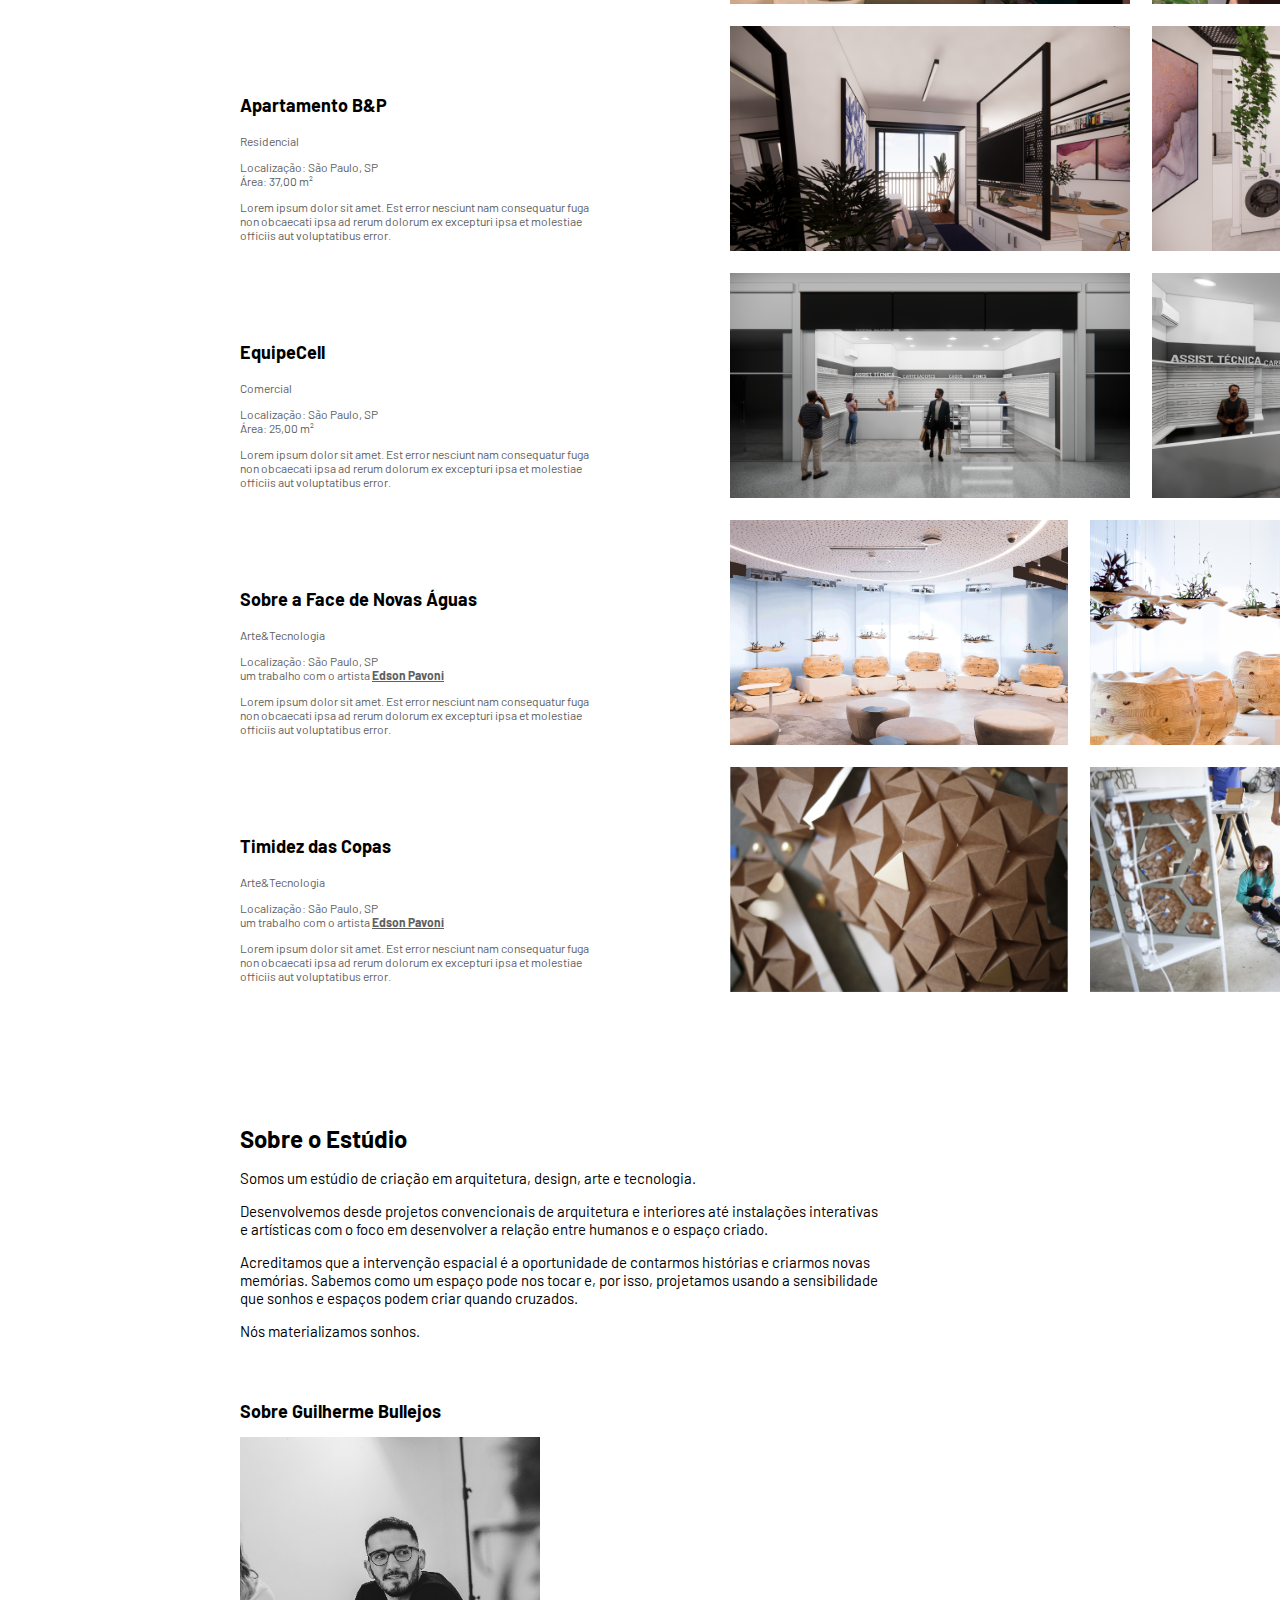
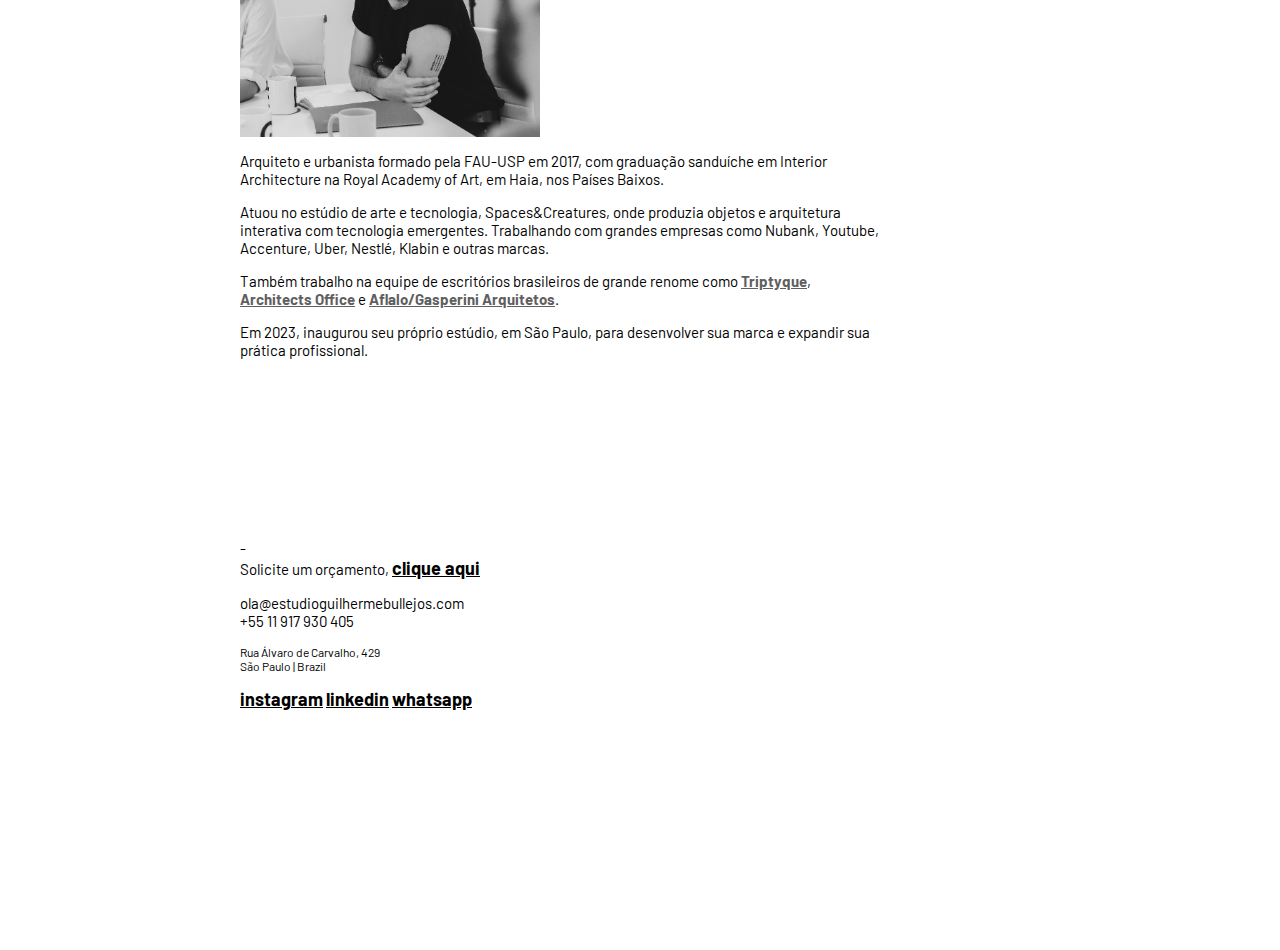
==== commit 65a97908: "Adição de trabalhos" ====
--- a/index.html
+++ b/index.html
@@ -24,6 +24,34 @@
     </header>
     <section id="Projetos">
         <h1>Projetos</h1>
+
+        <div class="box">
+            <div class="container-description">
+                <p class ="work-title">Apartamento Mar</p>
+                <p class="work-description">Residencial</p>
+                <p class="work-description">Localização: São Paulo, SP
+                    <br>Área: 60,00 m²</p>
+                    <p class="work-description">Lorem ipsum dolor sit amet. Est error nesciunt nam consequatur fuga non obcaecati ipsa ad rerum dolorum ex excepturi ipsa et molestiae officiis aut voluptatibus error.
+                </p>
+            </div>
+            <div class = "scroll-container">   
+                <a href="image\Projetos\ApartamentoMar\ApartamentoMar01.jpg" target="_blank"><img src="image\Projetos\ApartamentoMar\ApartamentoMar01.jpg" alt="ApartamentoMar01" ></a>
+                <a href="image\Projetos\ApartamentoMar\ApartamentoMar02.jpg" target="_blank"><img src="image\Projetos\ApartamentoMar\ApartamentoMar02.jpg" alt="ApartamentoMar02" ></a>
+                <a href="image\Projetos\ApartamentoMar\ApartamentoMar03.jpg" target="_blank"><img src="image\Projetos\ApartamentoMar\ApartamentoMar03.jpg" alt="ApartamentoMar03" ></a>
+                <a href="image\Projetos\ApartamentoMar\ApartamentoMar04.jpg" target="_blank"><img src="image\Projetos\ApartamentoMar\ApartamentoMar04.jpg" alt="ApartamentoMar04" ></a>
+                <a href="image\Projetos\ApartamentoMar\ApartamentoMar05.jpg" target="_blank"><img  src="image\Projetos\ApartamentoMar\ApartamentoMar05.jpg" alt="ApartamentoMar05" ></a>
+                <a href="image\Projetos\ApartamentoMar\ApartamentoMar06.jpg" target="_blank"><img src="image\Projetos\ApartamentoMar\ApartamentoMar06.jpg" alt="ApartamentoMar06" ></a>
+                <a href="image\Projetos\ApartamentoMar\ApartamentoMar07.jpg" target="_blank"><img src="image\Projetos\ApartamentoMar\ApartamentoMar07.jpg" alt="ApartamentoMar07" ></a>
+                <a href="image\Projetos\ApartamentoMar\ApartamentoMar08.jpg" target="_blank"><img src="image\Projetos\ApartamentoMar\ApartamentoMar08.jpg" alt="ApartamentoMar08" ></a>
+                <a href="image\Projetos\ApartamentoMar\ApartamentoMar09.jpg" target="_blank"><img src="image\Projetos\ApartamentoMar\ApartamentoMar09.jpg" alt="ApartamentoMar09" ></a>
+                <a href="image\Projetos\ApartamentoMar\ApartamentoMar10.jpg" target="_blank"><img src="image\Projetos\ApartamentoMar\ApartamentoMar10.jpg" alt="ApartamentoMar10" ></a>
+                <a href="image\Projetos\ApartamentoMar\ApartamentoMar11.jpg" target="_blank"><img src="image\Projetos\ApartamentoMar\ApartamentoMar11.jpg" alt="ApartamentoMar11" ></a>
+                <a href="image\Projetos\ApartamentoMar\ApartamentoMar12.jpg" target="_blank"><img src="image\Projetos\ApartamentoMar\ApartamentoMar12.jpg" alt="ApartamentoMar12" ></a>
+                <a href="image\Projetos\ApartamentoMar\ApartamentoMar13.jpg" target="_blank"><img src="image\Projetos\ApartamentoMar\ApartamentoMar13.jpg" alt="ApartamentoMar13" ></a>
+                <a href="image\Projetos\ApartamentoMar\ApartamentoMar14.jpg" target="_blank"><img src="image\Projetos\ApartamentoMar\ApartamentoMar14.jpg" alt="ApartamentoMar14" ></a>
+            </div>
+        </div>
+
         <div class="box">
             <div class="container-description">
                 <p class ="work-title">Casa em Mairiporã</p>
@@ -97,6 +125,45 @@
                 <a href="image\Projetos\EquipeCell\EquipeCell05.png" target="_blank"><img src="image\Projetos\EquipeCell\EquipeCell05.png" alt="EquipeCell05" ></a>
             </div>
         </div>
+
+        <div class="box">
+            <div class="container-description">
+                <p class ="work-title">Sobre a Face de Novas Águas</p>
+                <p class="work-description">Arte&Tecnologia</p>
+                <p class="work-description">Localização: São Paulo, SP
+                    <br>um trabalho com o artista <a href="https://edsonpavoni.art/br/" class="link-artist">Edson Pavoni</a></p>
+                    <p class="work-description">Lorem ipsum dolor sit amet. Est error nesciunt nam consequatur fuga non obcaecati ipsa ad rerum dolorum ex excepturi ipsa et molestiae officiis aut voluptatibus error.
+                </p>
+            </div>
+            <div class = "scroll-container">   
+                <a href="image\Projetos\S&C\OverTheFaceOfNewWaters\OverTheFaceOfNewWaters00.jpeg" target="_blank"><img src="image\Projetos\S&C\OverTheFaceOfNewWaters\OverTheFaceOfNewWaters00.jpeg" alt="OverTheFaceOfNewWaters00" ></a>
+                <a href="image\Projetos\S&C\OverTheFaceOfNewWaters\OverTheFaceOfNewWaters01.jpg" target="_blank"><img src="image\Projetos\S&C\OverTheFaceOfNewWaters\OverTheFaceOfNewWaters01.jpg" alt="OverTheFaceOfNewWaters01" ></a>
+                <a href="image\Projetos\S&C\OverTheFaceOfNewWaters\OverTheFaceOfNewWaters02.jpg" target="_blank"><img src="image\Projetos\S&C\OverTheFaceOfNewWaters\OverTheFaceOfNewWaters02.jpg" alt="OverTheFaceOfNewWaters02" ></a>
+                <a href="image\Projetos\S&C\OverTheFaceOfNewWaters\OverTheFaceOfNewWaters03.png" target="_blank"><img src="image\Projetos\S&C\OverTheFaceOfNewWaters\OverTheFaceOfNewWaters03.png" alt="OverTheFaceOfNewWaters03" ></a>
+                <a href="image\Projetos\S&C\OverTheFaceOfNewWaters\OverTheFaceOfNewWaters04.jpeg" target="_blank"><img src="image\Projetos\S&C\OverTheFaceOfNewWaters\OverTheFaceOfNewWaters04.jpeg" alt="OverTheFaceOfNewWaters04" ></a>
+        </div>
+
+        <div class="box">
+            <div class="container-description">
+                <p class ="work-title">Timidez das Copas</p>
+                <p class="work-description">Arte&Tecnologia</p>
+                <p class="work-description">Localização: São Paulo, SP
+                    <br>um trabalho com o artista <a href="https://edsonpavoni.art/br/" class="link-artist">Edson Pavoni</a></p>
+                    <p class="work-description">Lorem ipsum dolor sit amet. Est error nesciunt nam consequatur fuga non obcaecati ipsa ad rerum dolorum ex excepturi ipsa et molestiae officiis aut voluptatibus error.
+                </p>
+            </div>
+            <div class = "scroll-container">   
+                <a href="image\Projetos\S&C\CrownShyness\CrownShyness01.jpg" target="_blank"><img src="image\Projetos\S&C\CrownShyness\CrownShyness01.jpg" alt="CrownShyness01" ></a>
+                <a href="image\Projetos\S&C\CrownShyness\CrownShyness02.jpg" target="_blank"><img src="image\Projetos\S&C\CrownShyness\CrownShyness02.jpg" alt="CrownShyness02" ></a>
+                <a href="image\Projetos\S&C\CrownShyness\CrownShyness03.jpg" target="_blank"><img src="image\Projetos\S&C\CrownShyness\CrownShyness03.jpg" alt="CrownShyness03" ></a>
+                <a href="image\Projetos\S&C\CrownShyness\CrownShyness04.jpg" target="_blank"><img src="image\Projetos\S&C\CrownShyness\CrownShyness04.jpg" alt="CrownShyness04" ></a>
+                <a href="image\Projetos\S&C\CrownShyness\CrownShyness05.jpg" target="_blank"><img src="image\Projetos\S&C\CrownShyness\CrownShyness05.jpg" alt="CrownShyness05" ></a>
+                <a href="image\Projetos\S&C\CrownShyness\CrownShyness06.jpg" target="_blank"><img src="image\Projetos\S&C\CrownShyness\CrownShyness06.jpg" alt="CrownShyness06" ></a>
+                <a href="image\Projetos\S&C\CrownShyness\CrownShyness07.jpg" target="_blank"><img src="image\Projetos\S&C\CrownShyness\CrownShyness07.jpg" alt="CrownShyness07" ></a>
+                <a href="image\Projetos\S&C\CrownShyness\CrownShyness08.jpg" target="_blank"><img src="image\Projetos\S&C\CrownShyness\CrownShyness08.jpg" alt="CrownShyness08" ></a>
+        </div>
+
+
     </section>
 
     <section id="Sobre">
@@ -109,7 +176,7 @@
         </div>
         <h2>Sobre Guilherme Bullejos</h2>
         <div class="container-sobre">
-            <img src="image\Arquiteto-GuilhermeBullejos.jpg" alt="ArquitetoGuilhermeBullejos">
+            <img class="imagem-arquiteto" src="image\Arquiteto-GuilhermeBullejos.jpg" alt="ArquitetoGuilhermeBullejos">
             <p>Arquiteto e urbanista formado pela FAU-USP em 2017, com graduação sanduíche em Interior Architecture na Royal Academy of Art, em Haia, nos Países Baixos.</p>
             <p>Atuou no estúdio de arte e tecnologia, Spaces&Creatures, onde produzia objetos e arquitetura interativa com tecnologia emergentes. Trabalhando com grandes empresas como Nubank, Youtube, Accenture, Uber, Nestlé, Klabin e outras marcas.</p>
             <p>Também trabalho na equipe de escritórios brasileiros de grande renome como <a href="https://triptyque.com/pt/" class="link-text">Triptyque</a>, <a href="https://www.ao-sp.com/" class="link-text">Architects Office</a> e <a href="https://aflalogasperini.com.br/" class="link-text">Aflalo/Gasperini Arquitetos</a>.</p>
--- a/css/styles.css
+++ b/css/styles.css
@@ -229,9 +229,9 @@
   margin: 120px 0 240px 240px;
 }
 
-img {
+/*img {
   width: 300px;
-}
+}*/
 
 nav a{
   display: inline-block;
@@ -330,8 +330,8 @@
   width: 500px;
 }
 
-.imagens-projetos {
-  width: 520px;
+.imagem-arquiteto {
+    width: 300px;
 }
 
 .link-text{
@@ -340,6 +340,14 @@
   font-family: "Barlow", sans-serif;
   font-size: 15px;
 }
+
+.link-artist{
+    color: #5f5f5f;
+    font-style: normal;
+    font-family: "Barlow", sans-serif;
+    font-size: 12px;
+    background-color: #FFFFFF;
+  }
 
 .profile {
   background-color: #FFFFFF;
@@ -432,7 +440,7 @@
 
 div.scroll-container img {
   padding: 10px;
-  width: 420px;
+  height: 225px;
 }
 
 .row {
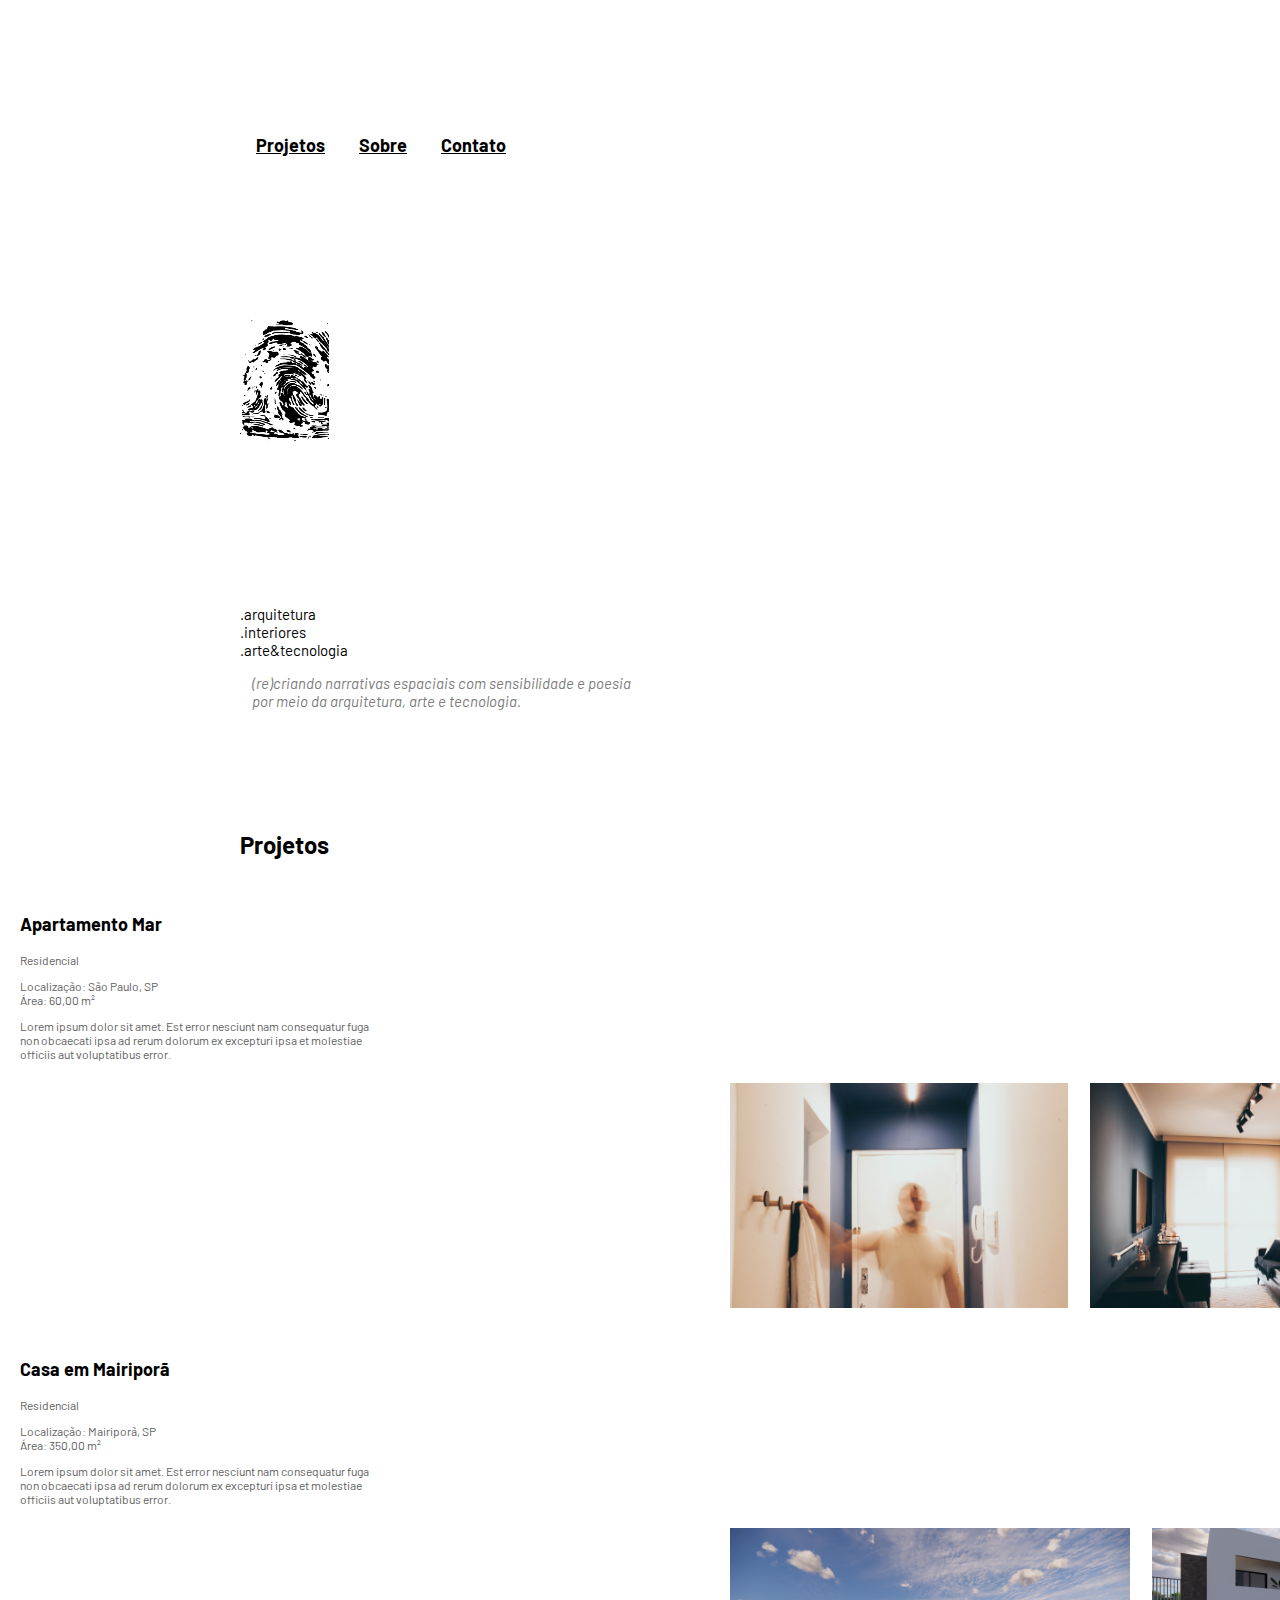
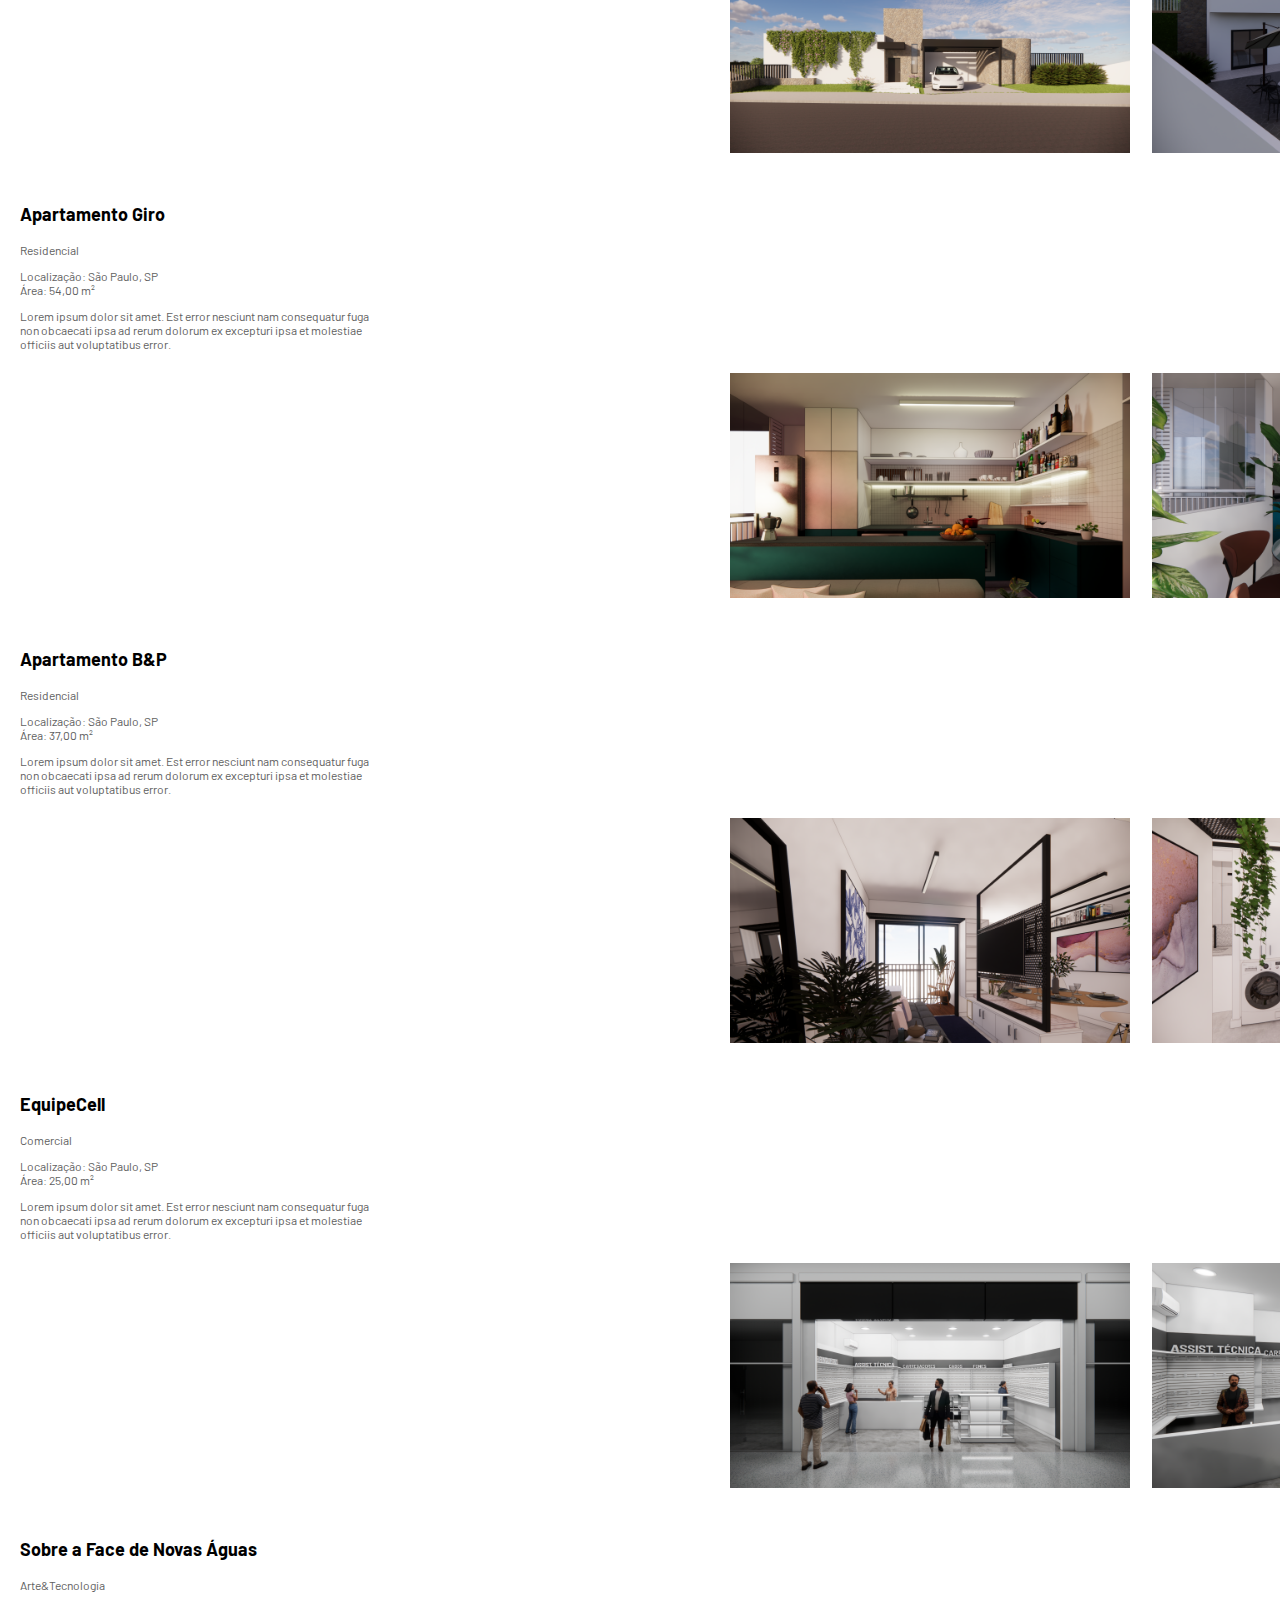
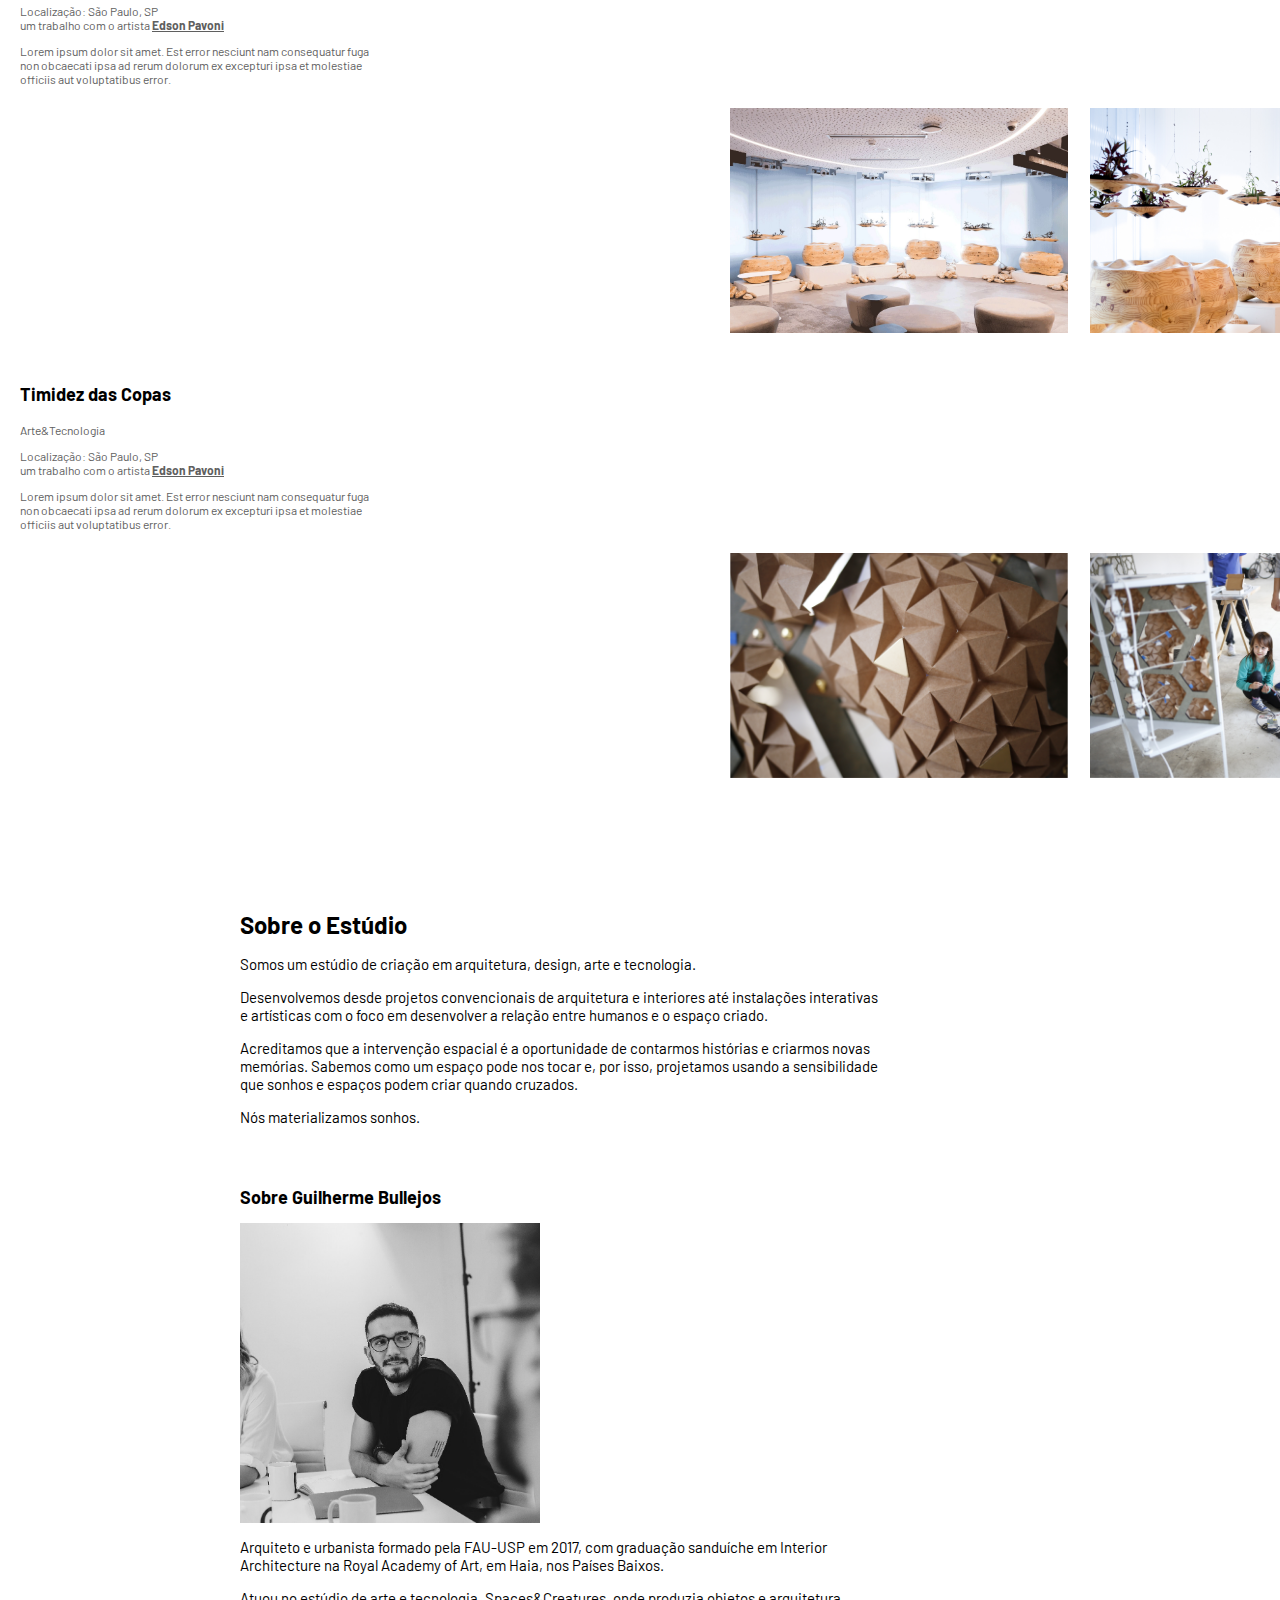
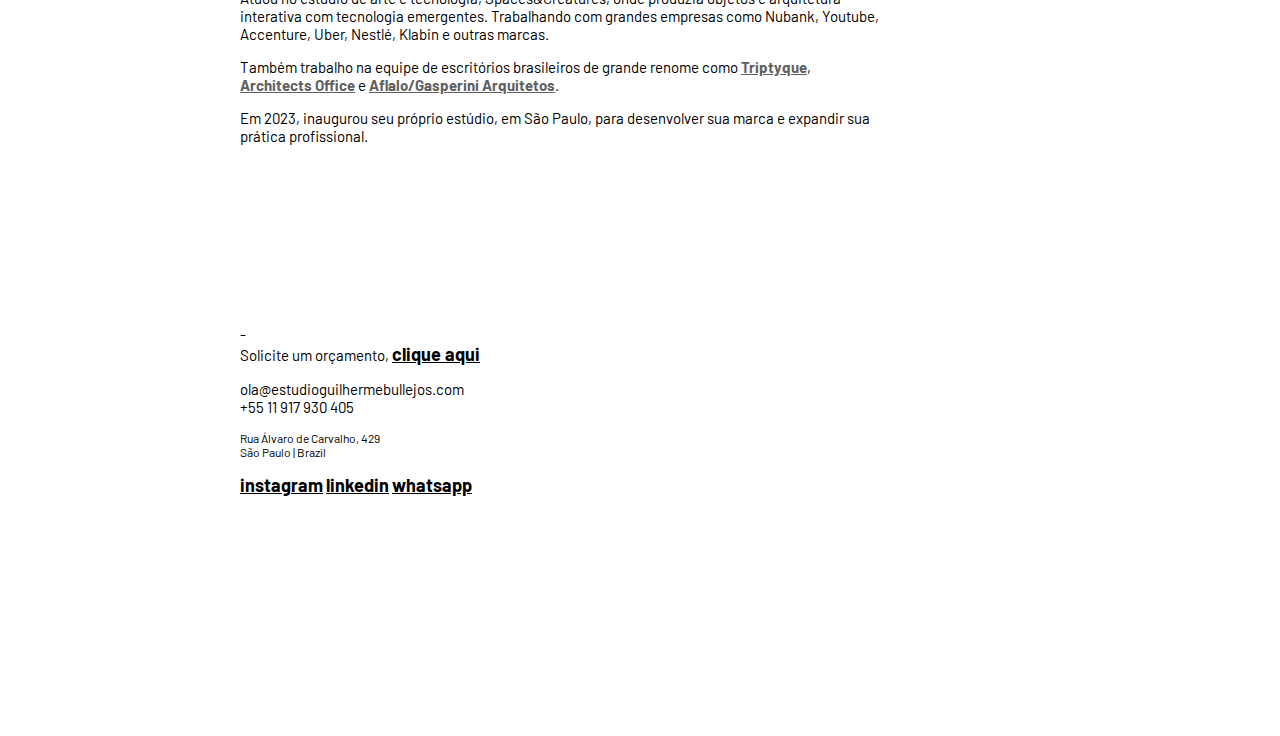
==== commit e666fc5b: "Update index.html" ====
--- a/index.html
+++ b/index.html
@@ -200,4 +200,4 @@
         
 
   </footer>
-</html>+</html>
--- a/css/styles.css
+++ b/css/styles.css
@@ -275,11 +275,15 @@
 }*/
 
 .container-description{
-  padding-top: 60px;
-  position: absolute;
-  z-index: 1;
-  max-width: 360px;
-  margin-left: 240px
+	padding-top: 20px;
+	padding-left: 20px;
+	padding-right:20px;
+	padding-bottom: 20px
+	position: absolute;
+	z-index: 1;
+	max-width: 360px;
+	margin-left: 240px
+	backgroundcolor: #000000;
 
 }
 
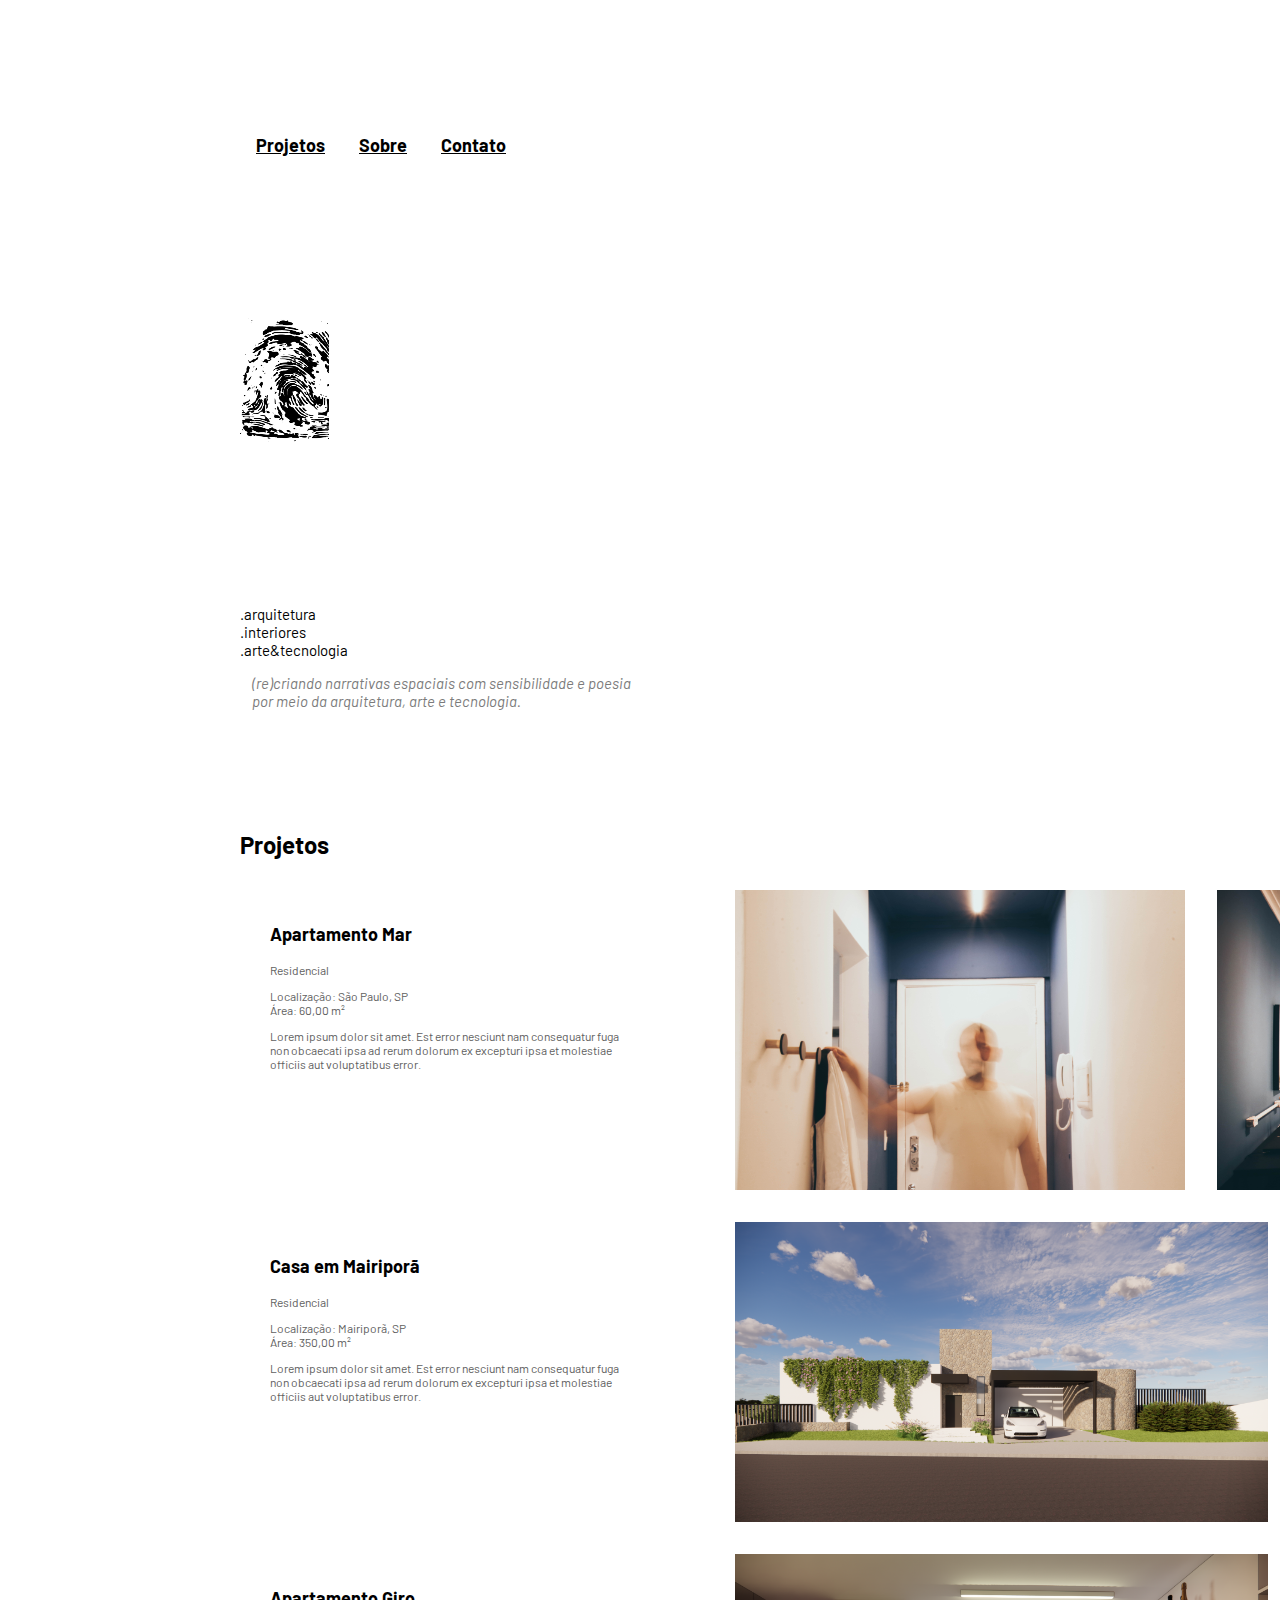
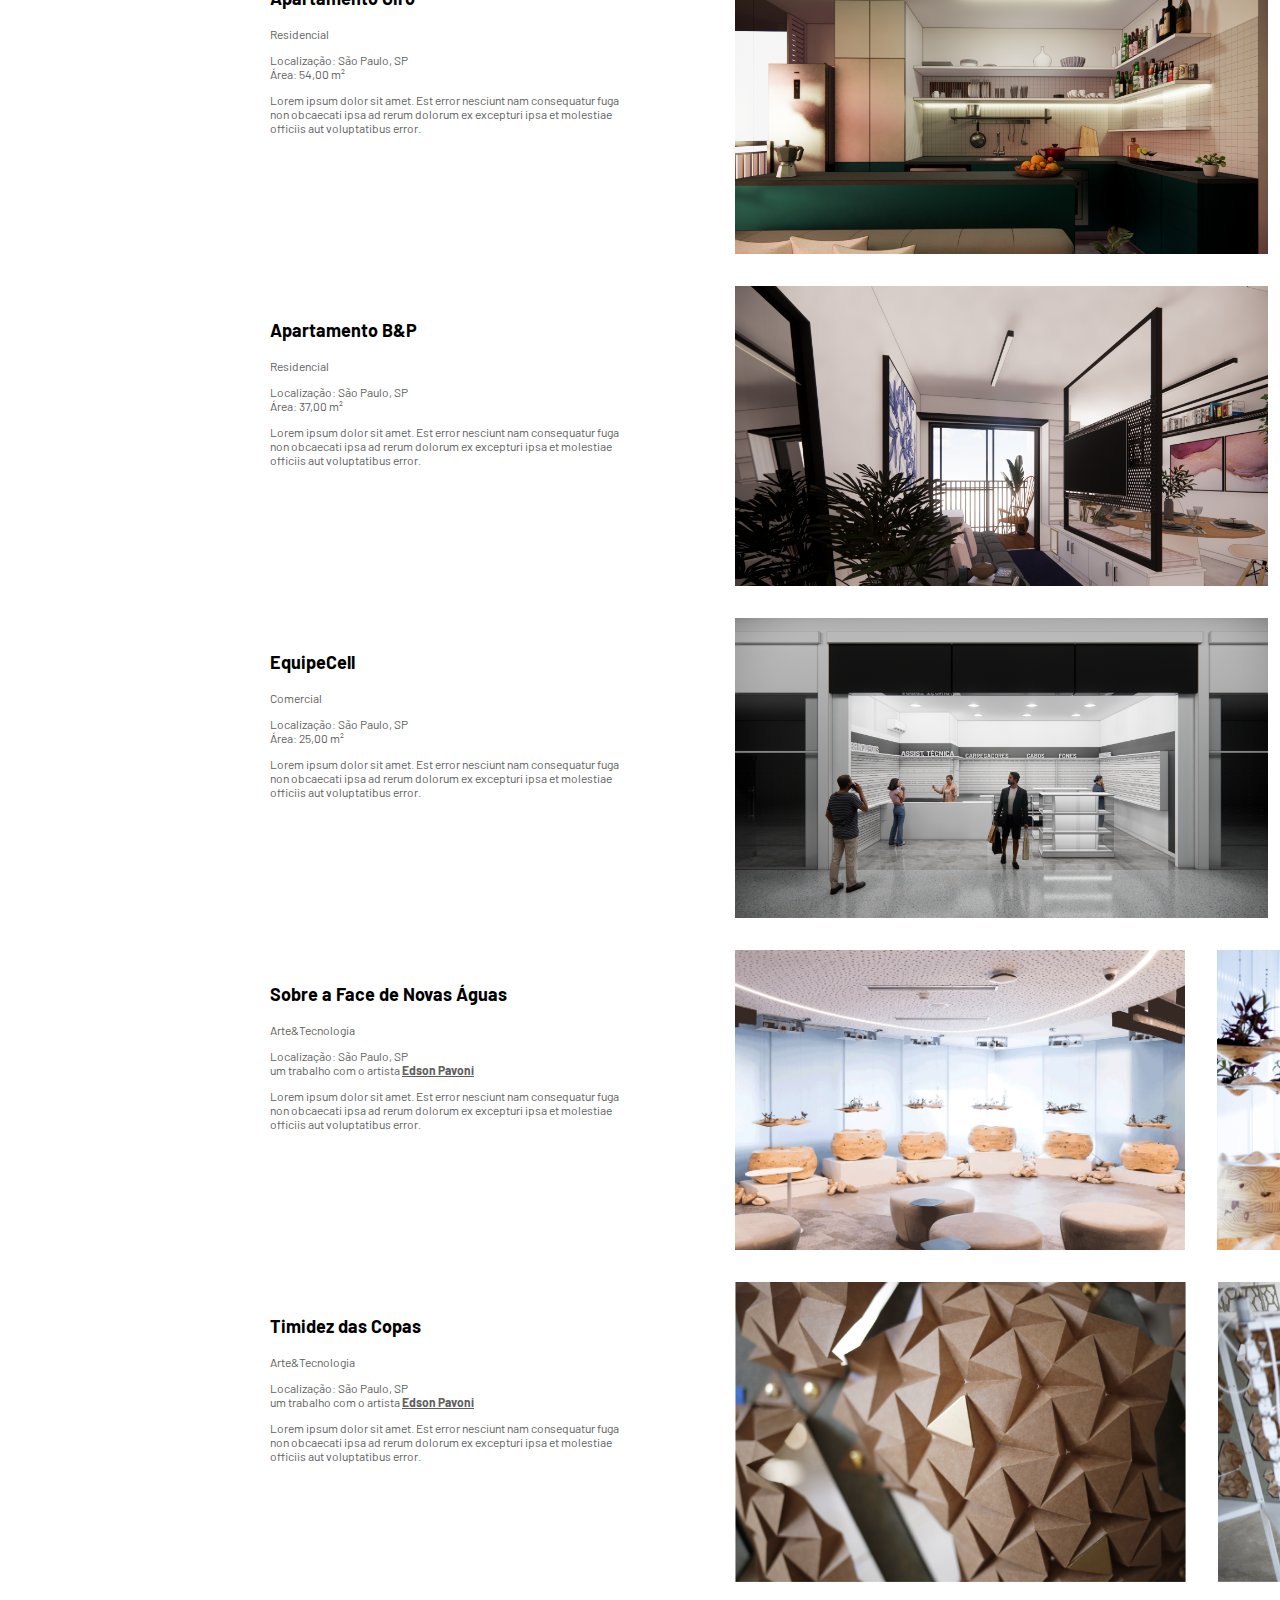
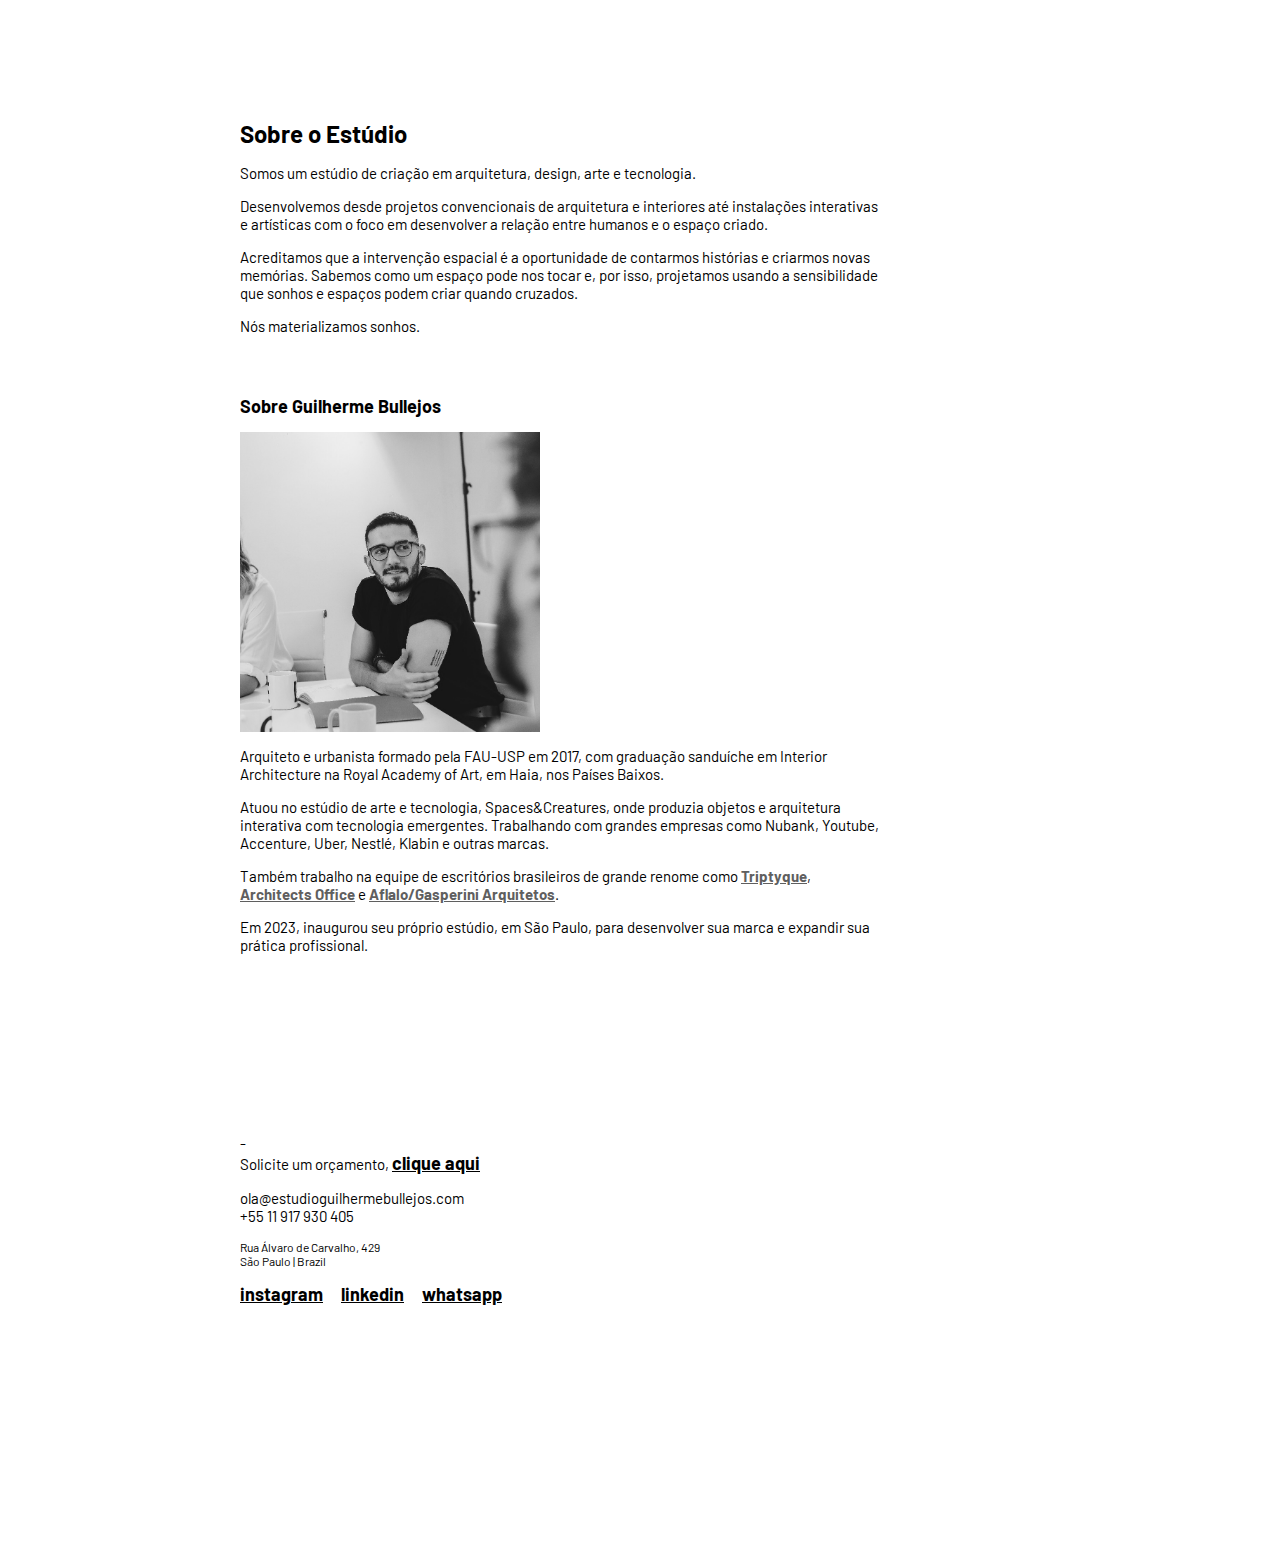
==== commit 9857ee77: "padding footer" ====
--- a/index.html
+++ b/index.html
@@ -194,9 +194,9 @@
     </p>
             Rua Álvaro de Carvalho, 429<br>
             São Paulo | Brazil</p>
-    <p> <a href="https://www.instagram.com/estudioguilhermebullejos/" title="visit my instragram page.">instagram</a>
-        <a href="https://www.linkedin.com/in/guilherme-bullejos/" title="visit my linkedin page.">linkedin</a>
-        <a href="https://w.app/estudioguilhermebullejos" title="visit my linkedin page.">whatsapp</a>
+    <p> <a class="footer-links" href="https://www.instagram.com/estudioguilhermebullejos/" title="visit my instragram page.">instagram</a>
+        <a class="footer-links" href="https://www.linkedin.com/in/guilherme-bullejos/" title="visit my linkedin page.">linkedin</a>
+        <a class="footer-links" href="https://w.app/estudioguilhermebullejos" title="visit my linkedin page.">whatsapp</a>
         
 
   </footer>
--- a/css/styles.css
+++ b/css/styles.css
@@ -275,16 +275,14 @@
 }*/
 
 .container-description{
-	padding-top: 20px;
-	padding-left: 20px;
-	padding-right:20px;
-	padding-bottom: 20px
+	padding: 30px;
 	position: absolute;
 	z-index: 1;
 	max-width: 360px;
-	margin-left: 240px
-	backgroundcolor: #000000;
-
+	margin-left: 240px;
+  background-color: #ffffff;
+  height: 260px;
+  justify-content: center;
 }
 
 .container-sobre{
@@ -439,12 +437,12 @@
   overflow: auto;
   white-space: nowrap;
   padding: 0px 0px 0px 720px;
-  gap: 10px;
+  gap: 15px;
 }
 
 div.scroll-container img {
-  padding: 10px;
-  height: 225px;
+  padding: 15px;
+  height: 300px;
 }
 
 .row {
@@ -476,6 +474,10 @@
   justify-content: end;
 }
 
+.footer-links{
+  padding-right: 15px;
+}
+
 a:hover {
   color: #ff9898; /* Cor do link ao passar o mouse */
 }
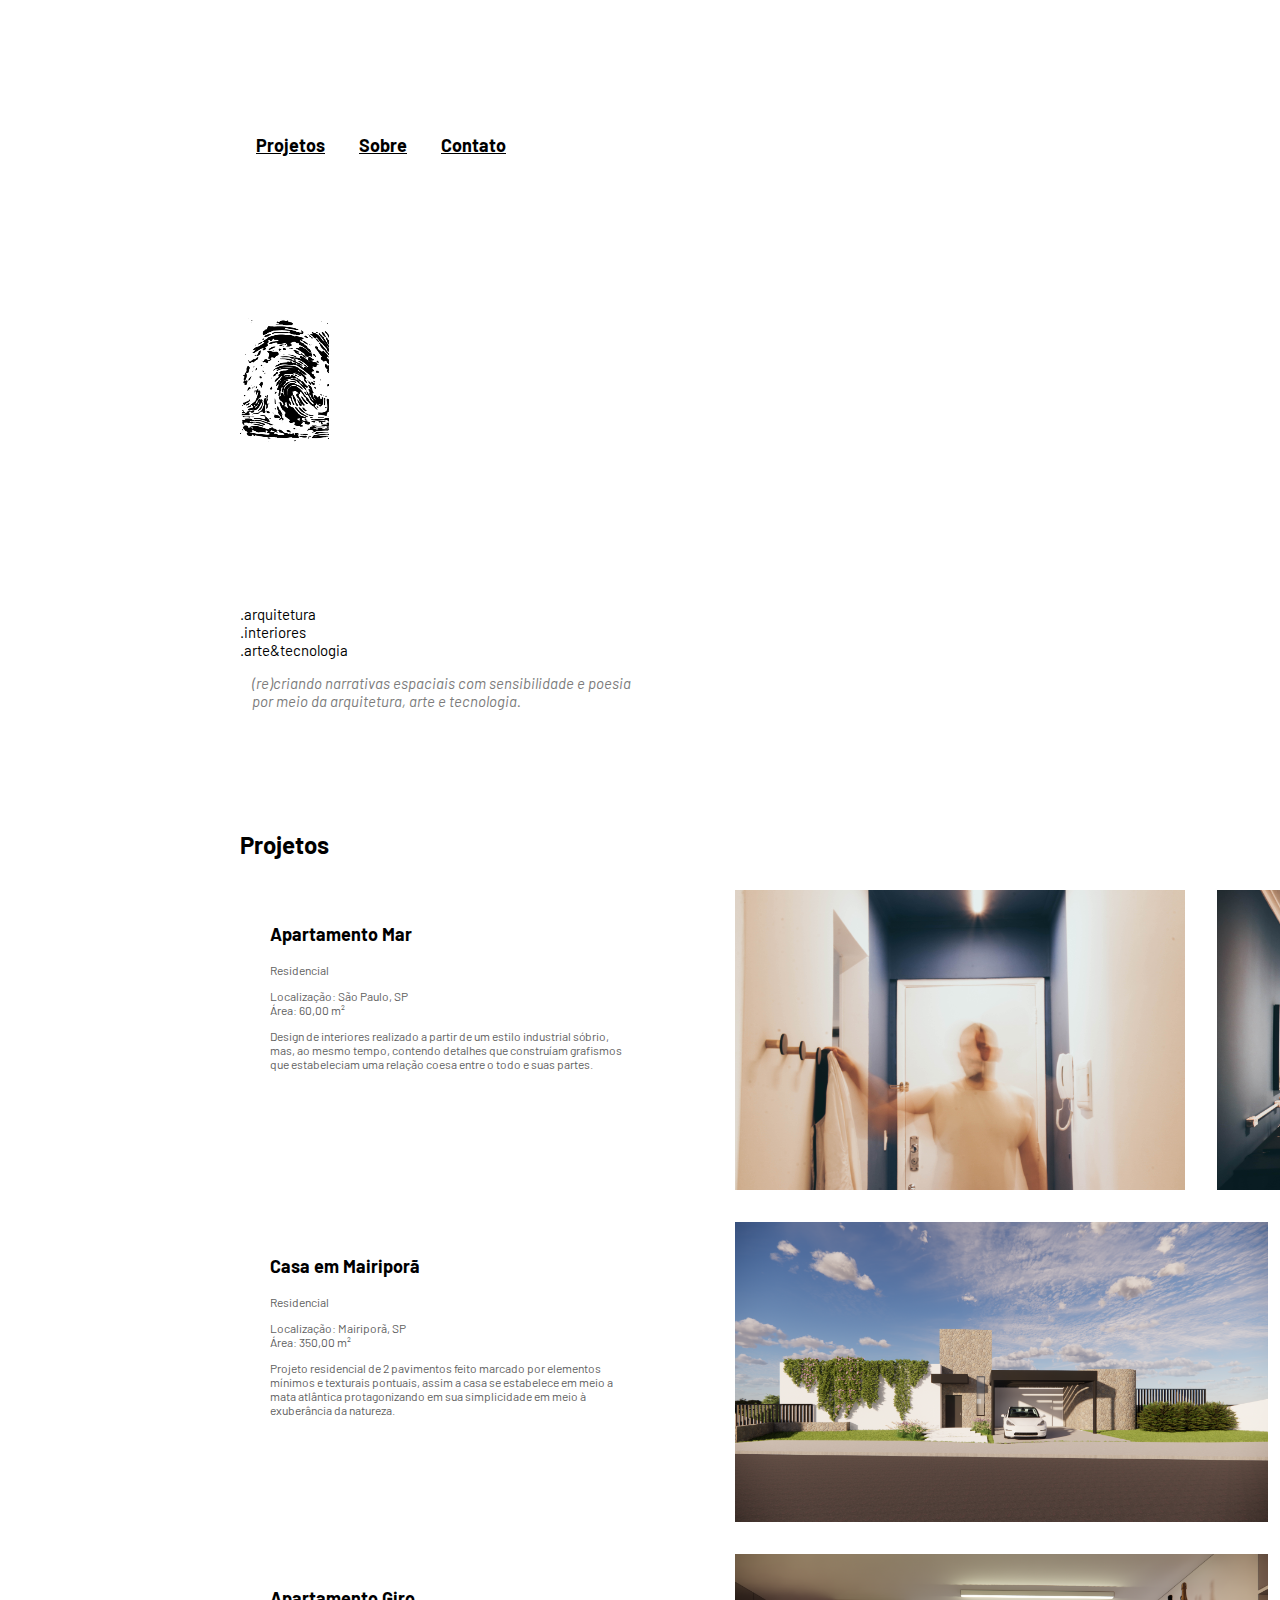
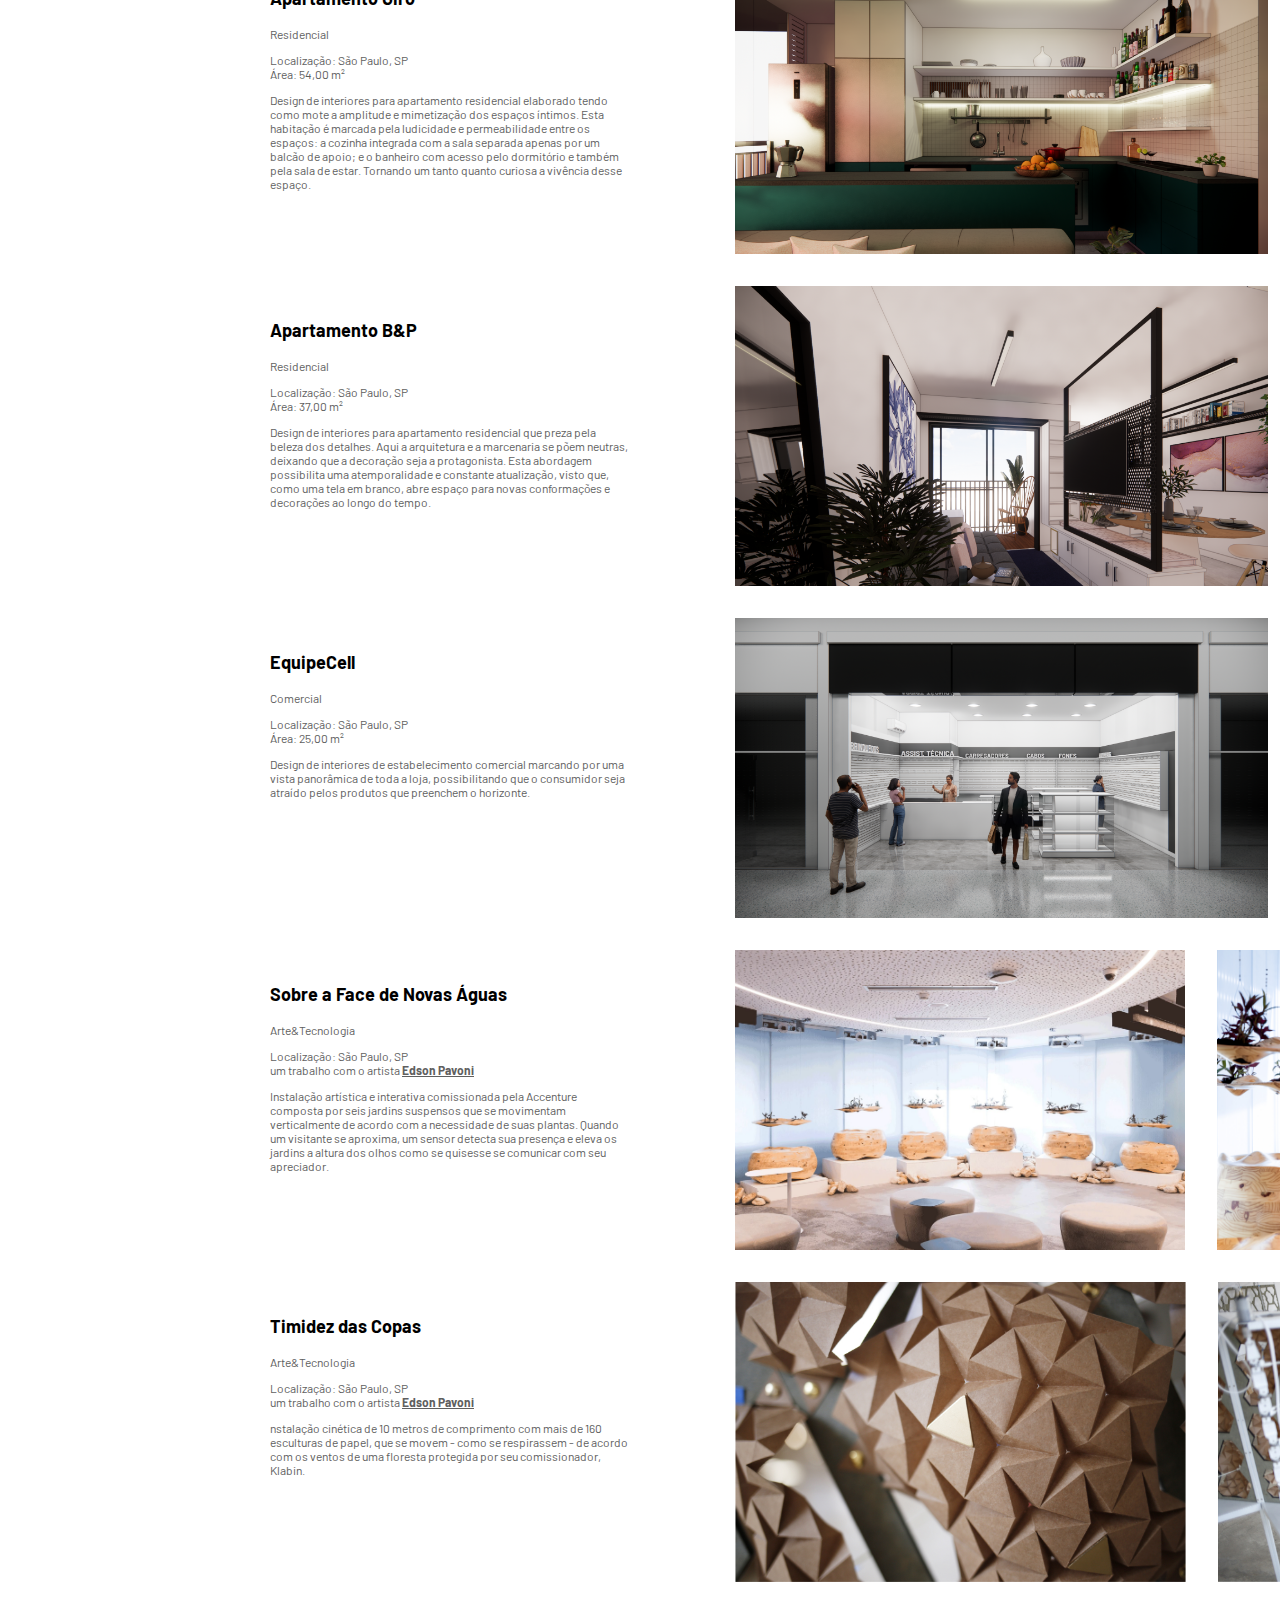
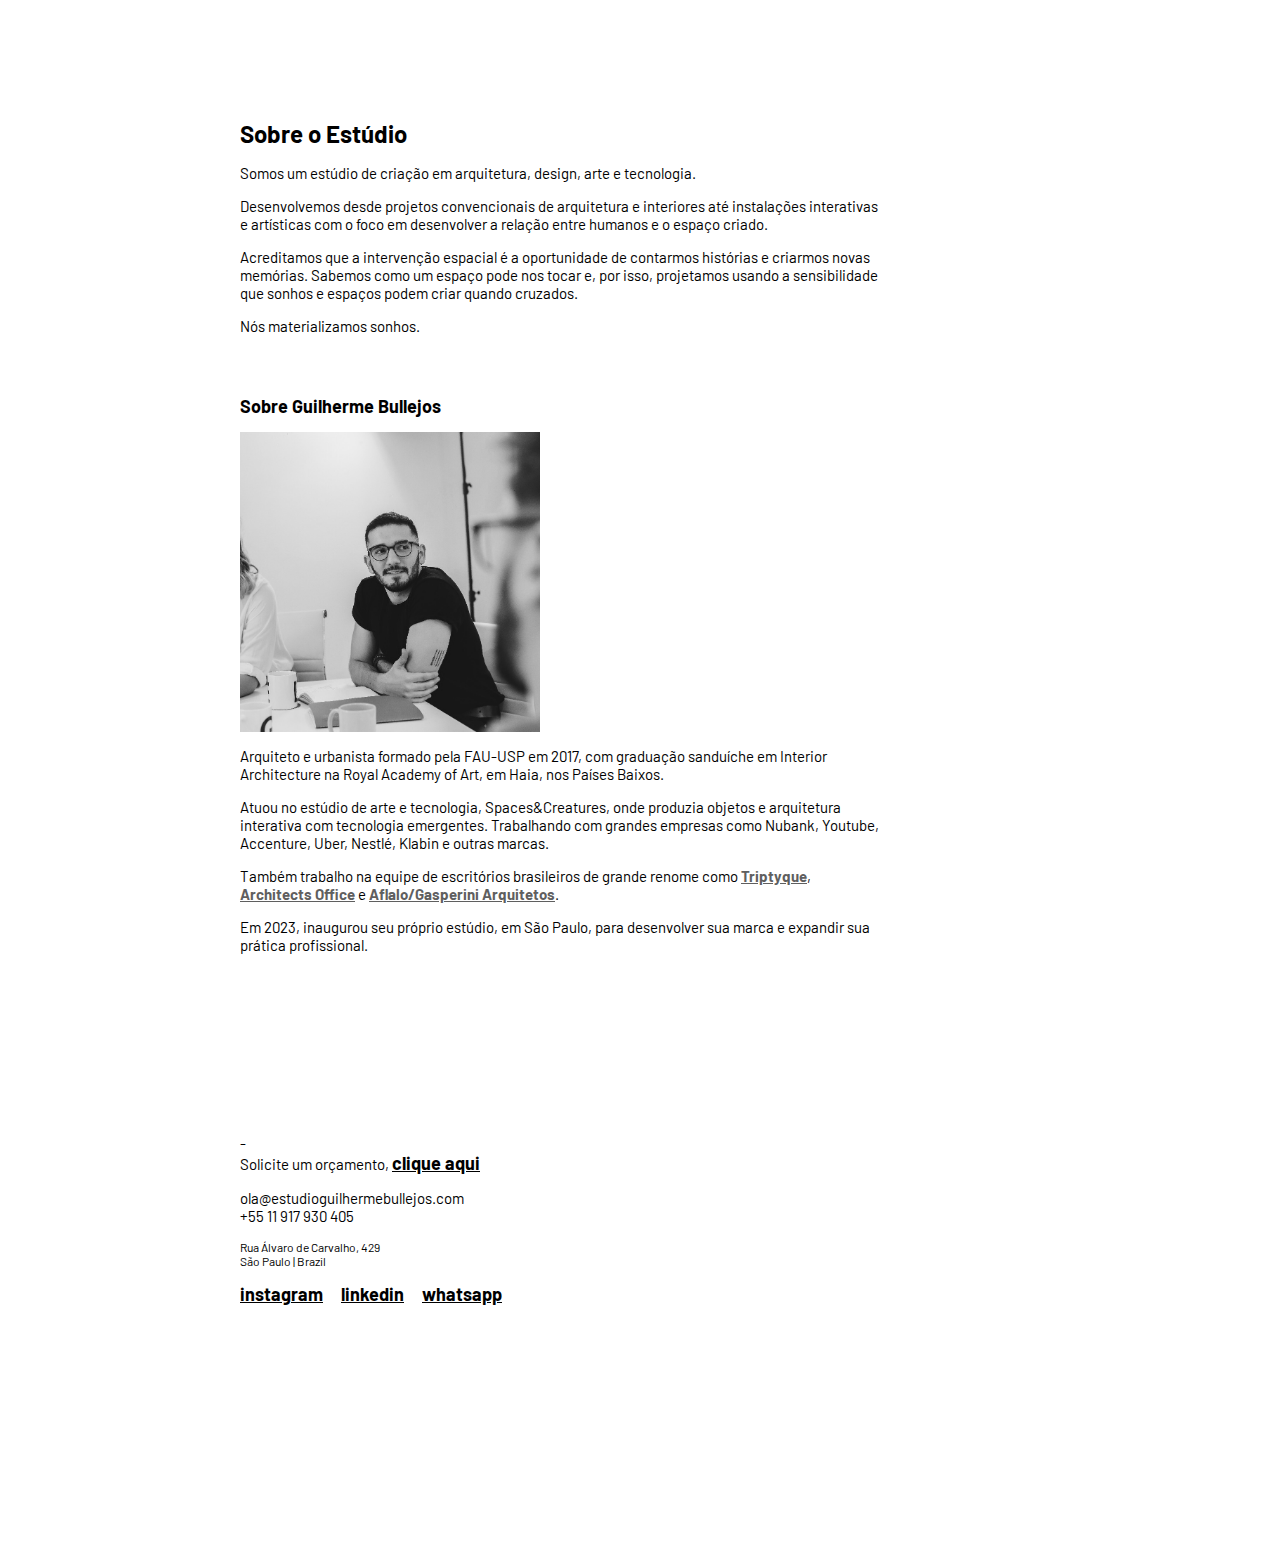
==== commit f0901fd9: "Adição de texto" ====
--- a/index.html
+++ b/index.html
@@ -31,7 +31,7 @@
                 <p class="work-description">Residencial</p>
                 <p class="work-description">Localização: São Paulo, SP
                     <br>Área: 60,00 m²</p>
-                    <p class="work-description">Lorem ipsum dolor sit amet. Est error nesciunt nam consequatur fuga non obcaecati ipsa ad rerum dolorum ex excepturi ipsa et molestiae officiis aut voluptatibus error.
+                    <p class="work-description">Design de interiores realizado a partir de um estilo industrial sóbrio, mas, ao mesmo tempo, contendo detalhes que construíam grafismos que estabeleciam uma relação coesa entre o todo e suas partes.
                 </p>
             </div>
             <div class = "scroll-container">   
@@ -58,7 +58,7 @@
                 <p class="work-description">Residencial</p>
                 <p class="work-description">Localização: Mairiporã, SP
                 <br>Área: 350,00 m²</p>
-                <p class="work-description">Lorem ipsum dolor sit amet. Est error nesciunt nam consequatur fuga non obcaecati ipsa ad rerum dolorum ex excepturi ipsa et molestiae officiis aut voluptatibus error.
+                <p class="work-description">Projeto residencial de 2 pavimentos feito marcado por elementos mínimos e texturais pontuais, assim a casa se estabelece em meio a mata atlântica protagonizando em sua simplicidade em meio à exuberância da natureza.
                 </p>
             </div>
             <div class = "scroll-container">   
@@ -74,7 +74,7 @@
                 <p class="work-description">Residencial</p>
                 <p class="work-description">Localização: São Paulo, SP
                 <br>Área: 54,00 m²</p>
-                <p class="work-description">Lorem ipsum dolor sit amet. Est error nesciunt nam consequatur fuga non obcaecati ipsa ad rerum dolorum ex excepturi ipsa et molestiae officiis aut voluptatibus error.
+                <p class="work-description">Design de interiores para apartamento residencial elaborado tendo como mote a amplitude e mimetização dos espaços íntimos. Esta habitação é marcada pela ludicidade e permeabilidade entre os espaços: a cozinha integrada com a sala separada apenas por um balcão de apoio; e o banheiro com acesso pelo dormitório e também pela sala de estar. Tornando um tanto quanto curiosa a vivência desse espaço.
             </p>
             </div>
             <div class = "scroll-container">   
@@ -97,8 +97,8 @@
                 <p class="work-description">Residencial</p>
                 <p class="work-description">Localização: São Paulo, SP
                     <br>Área: 37,00 m²</p>
-                    <p class="work-description">Lorem ipsum dolor sit amet. Est error nesciunt nam consequatur fuga non obcaecati ipsa ad rerum dolorum ex excepturi ipsa et molestiae officiis aut voluptatibus error.
-                </p>
+                    <p class="work-description">Design de interiores para apartamento residencial que preza pela beleza dos detalhes. Aqui a arquitetura e a  marcenaria se põem neutras, deixando que a decoração seja a protagonista. Esta abordagem possibilita uma atemporalidade e constante atualização, visto que, como uma tela em branco, abre espaço para novas conformações e decorações ao longo do tempo.
+                    </p>
             </div>
             <div class = "scroll-container">   
                 <a href="image\Projetos\ApartamentoP&B\ApartamentoP&B01.png" target="_blank"><img src="image\Projetos\ApartamentoP&B\ApartamentoP&B01.png" alt="ApartamentoP&B01" ></a>
@@ -115,7 +115,7 @@
                 <p class="work-description">Comercial</p>
                 <p class="work-description">Localização: São Paulo, SP
                     <br>Área: 25,00 m²</p>
-                    <p class="work-description">Lorem ipsum dolor sit amet. Est error nesciunt nam consequatur fuga non obcaecati ipsa ad rerum dolorum ex excepturi ipsa et molestiae officiis aut voluptatibus error.
+                    <p class="work-description">Design de interiores de estabelecimento comercial marcando por uma vista panorâmica de toda a loja, possibilitando que o consumidor seja atraído pelos produtos que preenchem o horizonte.
                 </p>
             </div>
             <div class = "scroll-container">   
@@ -132,7 +132,7 @@
                 <p class="work-description">Arte&Tecnologia</p>
                 <p class="work-description">Localização: São Paulo, SP
                     <br>um trabalho com o artista <a href="https://edsonpavoni.art/br/" class="link-artist">Edson Pavoni</a></p>
-                    <p class="work-description">Lorem ipsum dolor sit amet. Est error nesciunt nam consequatur fuga non obcaecati ipsa ad rerum dolorum ex excepturi ipsa et molestiae officiis aut voluptatibus error.
+                    <p class="work-description">Instalação artística e interativa comissionada pela Accenture composta por seis jardins suspensos que se movimentam verticalmente de acordo com a necessidade de suas plantas. Quando um visitante se aproxima, um sensor detecta sua presença e eleva os jardins a altura dos olhos como se quisesse se comunicar com seu apreciador.
                 </p>
             </div>
             <div class = "scroll-container">   
@@ -149,7 +149,7 @@
                 <p class="work-description">Arte&Tecnologia</p>
                 <p class="work-description">Localização: São Paulo, SP
                     <br>um trabalho com o artista <a href="https://edsonpavoni.art/br/" class="link-artist">Edson Pavoni</a></p>
-                    <p class="work-description">Lorem ipsum dolor sit amet. Est error nesciunt nam consequatur fuga non obcaecati ipsa ad rerum dolorum ex excepturi ipsa et molestiae officiis aut voluptatibus error.
+                    <p class="work-description">nstalação cinética de 10 metros de comprimento com mais de 160 esculturas de papel, que se movem - como se respirassem -  de acordo com os ventos de uma floresta protegida por seu comissionador, Klabin.
                 </p>
             </div>
             <div class = "scroll-container">   
